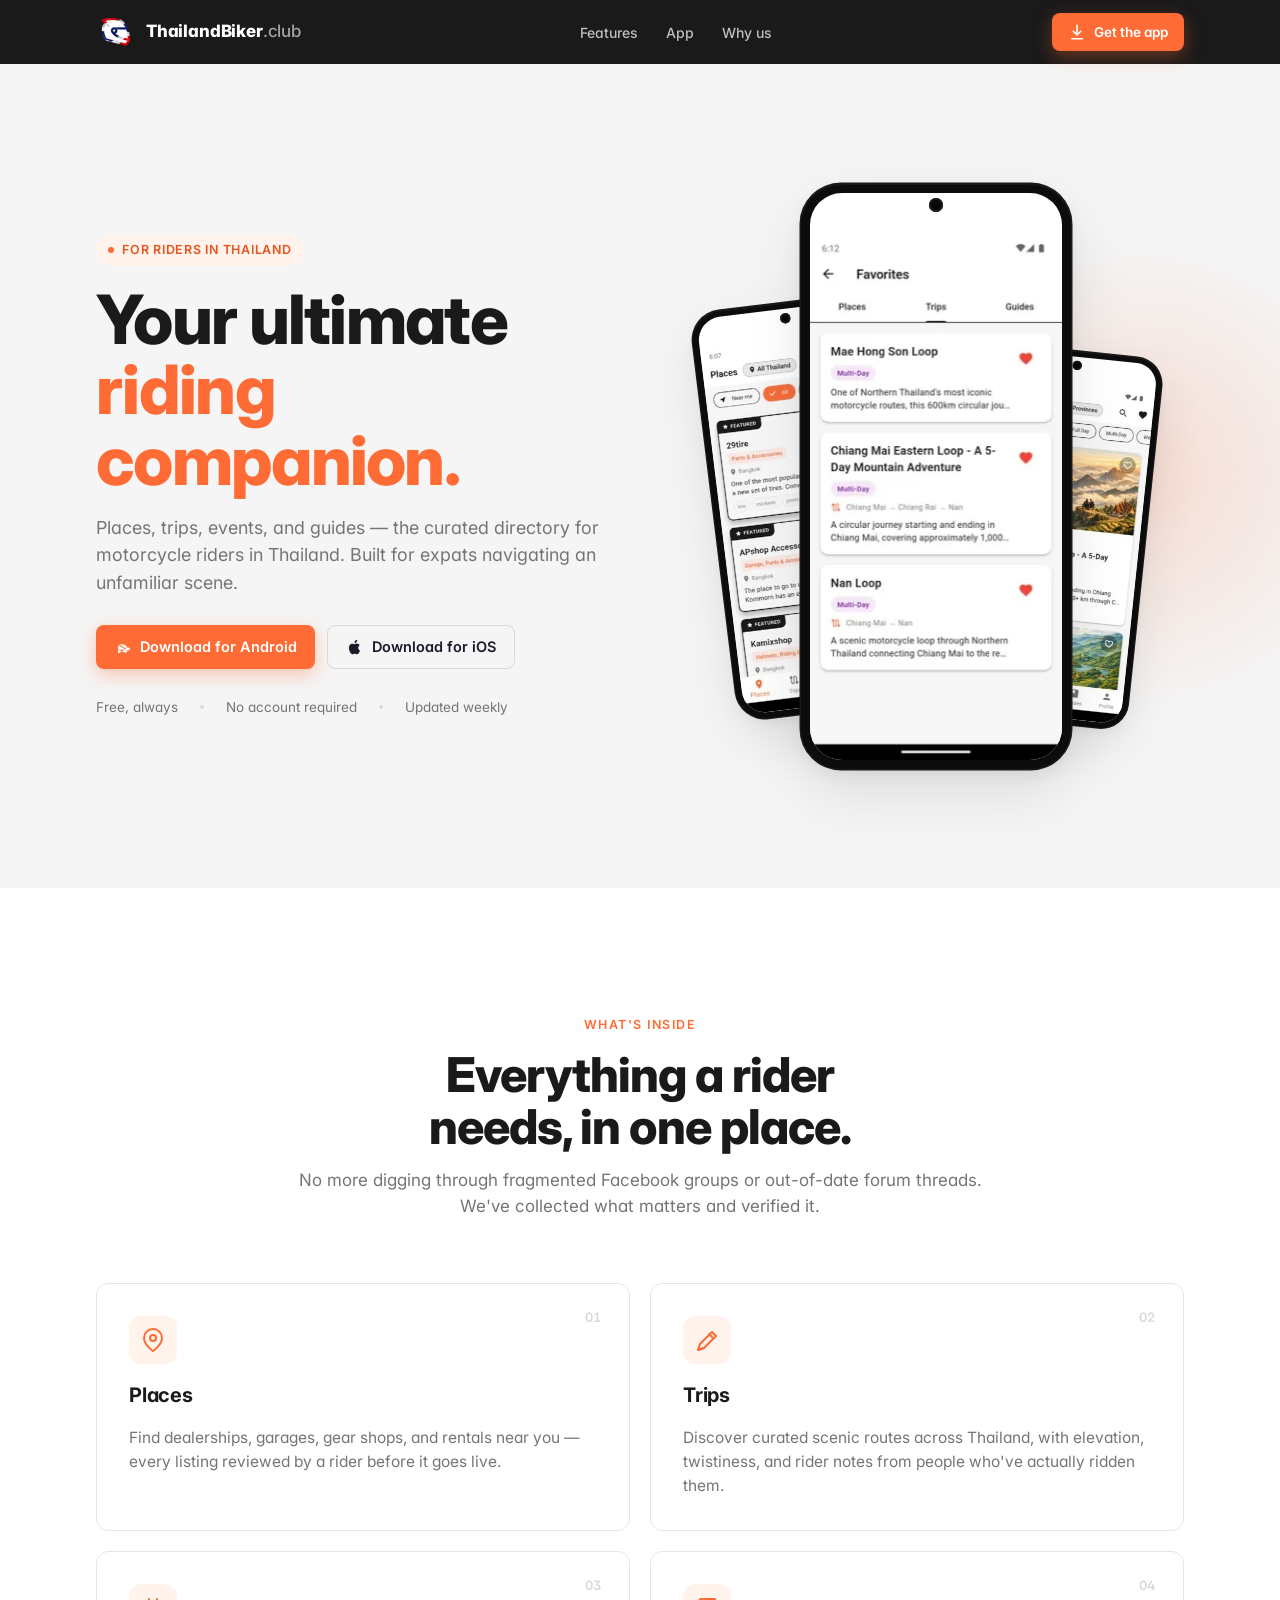
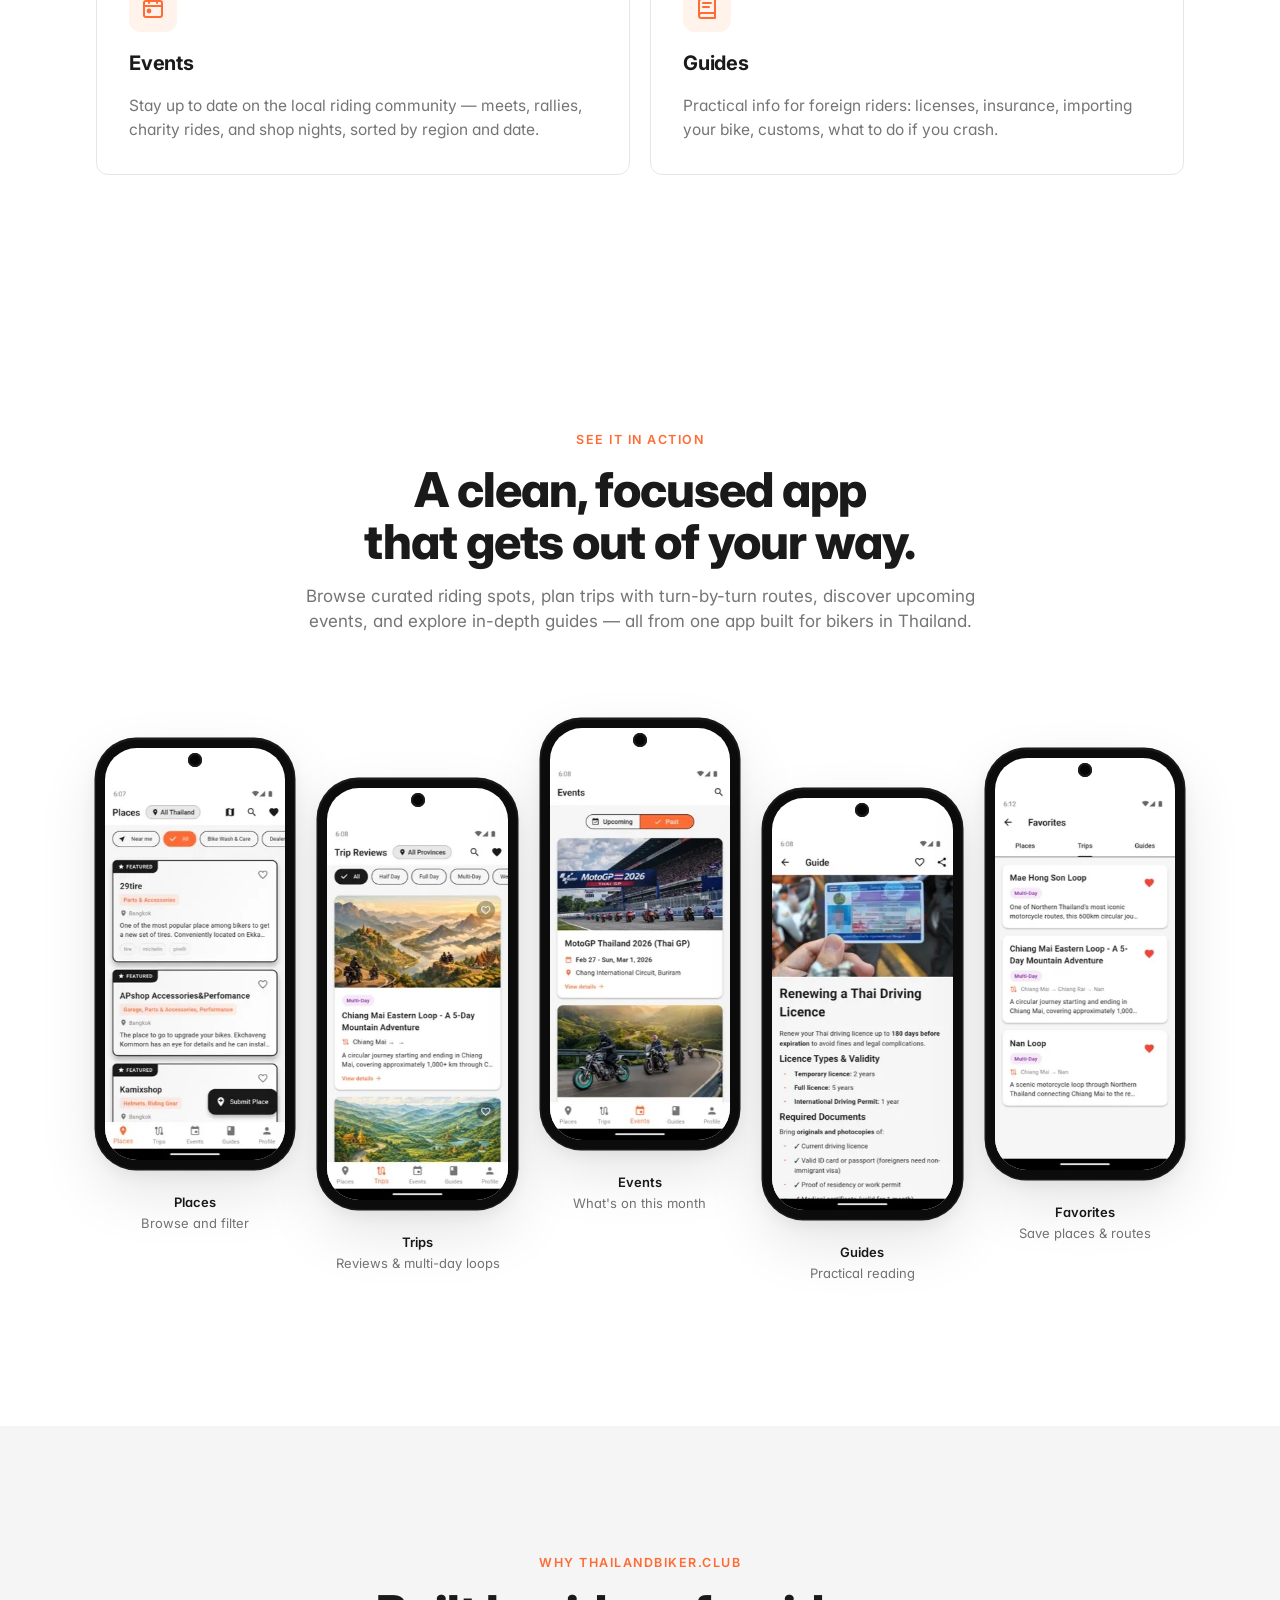
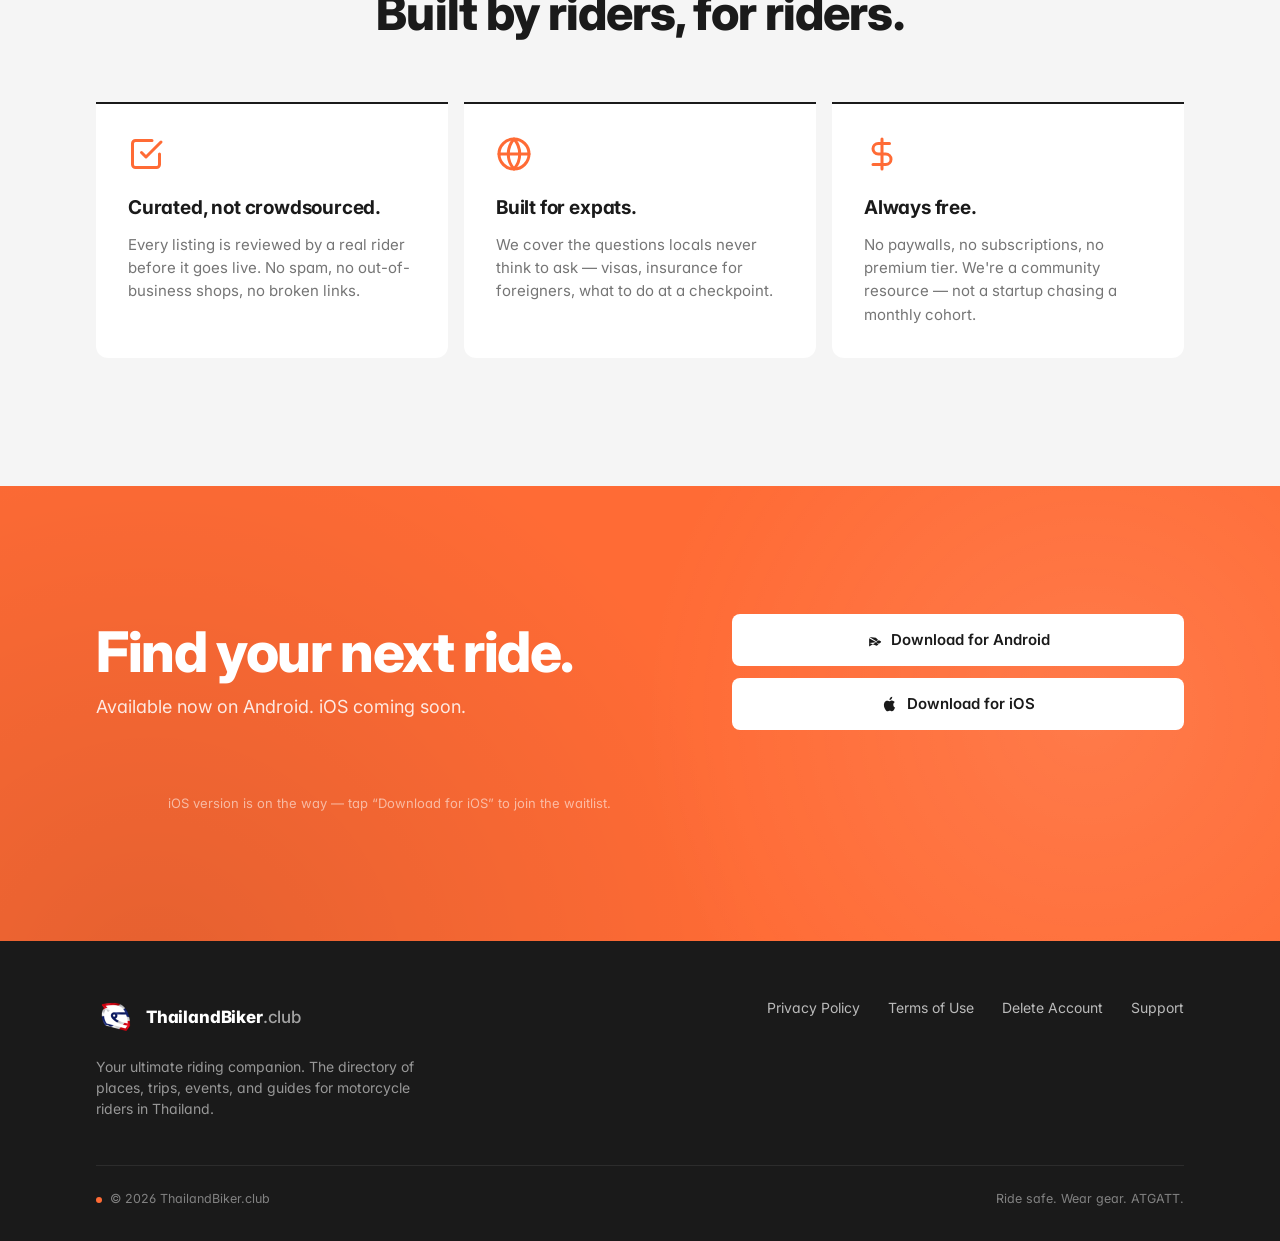
==== index.html @ 4a86f5b1 "feat: refresh app screenshots, keep captions on mobile (GH #13) Replace the low-res 249px phone mock" ====
<!doctype html>
<html lang="en">
<head>
<meta charset="utf-8" />
<meta name="viewport" content="width=device-width,initial-scale=1" />
<script>document.documentElement.classList.add('js');</script>
<meta name="theme-color" content="#FF6B35">
<title>ThailandBiker.club — Your ultimate riding companion</title>
<link rel="preconnect" href="https://fonts.googleapis.com">
<link rel="preconnect" href="https://fonts.gstatic.com" crossorigin>
<link href="https://fonts.googleapis.com/css2?family=Inter:wght@400;500;600;700;800&display=swap" rel="stylesheet">

<meta name="description" content="ThailandBiker.club — the ultimate riding companion for motorcycle enthusiasts in Thailand. Discover curated routes, events, places, and guides built for the expat biker community.">
<link rel="canonical" href="https://thailandbiker.club/">

<!-- Open Graph -->
<meta property="og:type" content="website">
<meta property="og:title" content="ThailandBiker.club — Your ultimate riding companion">
<meta property="og:description" content="Discover curated routes, events, riding spots, and guides for motorcycle enthusiasts in Thailand. Built for expats navigating an unfamiliar scene.">
<meta property="og:url" content="https://thailandbiker.club/">
<meta property="og:image" content="https://thailandbiker.club/images/og-cover.jpg">
<meta property="og:image:width" content="1200">
<meta property="og:image:height" content="630">
<meta property="og:site_name" content="ThailandBiker.club">

<!-- Twitter Card -->
<meta name="twitter:card" content="summary_large_image">
<meta name="twitter:title" content="ThailandBiker.club — Your ultimate riding companion">
<meta name="twitter:description" content="Discover curated routes, events, riding spots, and guides for motorcycle enthusiasts in Thailand.">
<meta name="twitter:image" content="https://thailandbiker.club/images/og-cover.jpg">

<!-- Preload LCP hero image -->
<link rel="preload" as="image" href="images/screen-favorites.webp" type="image/webp">

<!-- Favicon -->
<link rel="icon" href="/favicon.ico" sizes="32x32 16x16" type="image/x-icon">
<link rel="apple-touch-icon" href="/apple-touch-icon.png">

<script type="application/ld+json">
[
  {
    "@context": "https://schema.org",
    "@type": "WebSite",
    "name": "ThailandBiker.club",
    "url": "https://thailandbiker.club",
    "description": "The ultimate riding companion for motorcycle enthusiasts in Thailand. Discover curated routes, events, places, and guides."
  },
  {
    "@context": "https://schema.org",
    "@type": "Organization",
    "name": "ThailandBiker.club",
    "url": "https://thailandbiker.club",
    "logo": "https://thailandbiker.club/apple-touch-icon.png",
    "contactPoint": {
      "@type": "ContactPoint",
      "contactType": "customer support",
      "url": "https://thailandbiker.club/support"
    }
  },
  {
    "@context": "https://schema.org",
    "@type": "MobileApplication",
    "name": "ThailandBiker.club",
    "operatingSystem": "Android",
    "applicationCategory": "TravelApplication",
    "description": "Discover curated riding spots, plan trips, find events, and explore guides — the ultimate companion app for motorcycle riders in Thailand.",
    "installUrl": "https://play.google.com/store/apps/details?id=com.thailandbikerclub.app",
    "downloadUrl": "https://play.google.com/store/apps/details?id=com.thailandbikerclub.app",
    "offers": {
      "@type": "Offer",
      "price": "0",
      "priceCurrency": "USD"
    }
  }
]
</script>

<style>
  :root {
    --bg: #F5F5F5;
    --surface: #FFFFFF;
    --dark: #1A1A1A;
    --dark-2: #232323;
    --accent: #FF6B35;
    --accent-deep: #E55520;
    --accent-soft: #FFF3EC;
    --text: #1A1A2A;
    --text-muted: #757575;
    --hairline: #E6E6E6;
    --hairline-strong: #D9D9D9;

    --r-card: 12px;
    --r-button: 8px;

    --maxw: 1200px;
    --pad-x: clamp(20px, 5vw, 56px);

    --shadow-sm: 0 1px 2px rgba(0,0,0,0.04), 0 2px 8px rgba(0,0,0,0.04);
    --shadow-md: 0 8px 24px rgba(0,0,0,0.06), 0 2px 6px rgba(0,0,0,0.04);
    --shadow-lg: 0 24px 60px rgba(0,0,0,0.10), 0 6px 16px rgba(0,0,0,0.06);
  }

  * { box-sizing: border-box; }
  html, body { margin: 0; padding: 0; }
  body {
    font-family: 'Inter', system-ui, -apple-system, "Segoe UI", Roboto, sans-serif;
    font-feature-settings: "ss01", "cv11";
    background: var(--bg);
    color: var(--text);
    -webkit-font-smoothing: antialiased;
    -moz-osx-font-smoothing: grayscale;
    line-height: 1.5;
  }
  img { max-width: 100%; display: block; }
  a { color: inherit; text-decoration: none; }
  button { font-family: inherit; cursor: pointer; }

  .container {
    max-width: var(--maxw);
    margin: 0 auto;
    padding-left: var(--pad-x);
    padding-right: var(--pad-x);
  }

  /* ======== NAV ======== */
  .nav {
    position: sticky;
    top: 0;
    z-index: 100;
    background: var(--dark);
    color: #fff;
    transition: box-shadow 220ms ease;
  }
  .nav.is-scrolled {
    box-shadow: 0 6px 24px rgba(0,0,0,0.18);
  }
  .nav__inner {
    height: 64px;
    display: flex;
    align-items: center;
    justify-content: space-between;
    gap: 24px;
  }
  .logo {
    display: inline-flex;
    align-items: center;
    gap: 10px;
    font-weight: 700;
    font-size: 17px;
    letter-spacing: -0.01em;
    color: #fff;
  }
  .logo__mark {
    width: 40px; height: 40px;
    flex-shrink: 0;
    line-height: 0;
  }
  .logo__mark img { width: 100%; height: 100%; }
  .logo__name b { font-weight: 800; }
  .logo__name span { color: rgba(255,255,255,0.6); font-weight: 500; }

  .nav__links {
    display: flex;
    gap: 28px;
    align-items: center;
    color: rgba(255,255,255,0.72);
    font-size: 14px;
    font-weight: 500;
  }
  .nav__links a:hover { color: #fff; }

  .btn {
    display: inline-flex;
    align-items: center;
    justify-content: center;
    gap: 8px;
    height: 44px;
    padding: 0 18px;
    border-radius: var(--r-button);
    font-weight: 600;
    font-size: 14.5px;
    border: 0;
    transition: transform 120ms ease, background 160ms ease, color 160ms ease, box-shadow 160ms ease;
    white-space: nowrap;
  }
  .btn--primary {
    background: var(--accent);
    color: #fff;
    box-shadow: 0 1px 0 rgba(0,0,0,0.04), 0 6px 18px color-mix(in srgb, var(--accent) 35%, transparent);
  }
  .btn--primary:hover { background: var(--accent-deep); transform: translateY(-1px); }
  .btn--ghost {
    background: transparent;
    color: var(--text);
    border: 1px solid var(--hairline-strong);
  }
  .btn--ghost:hover { border-color: var(--dark); transform: translateY(-1px); }
  .btn--dark {
    background: var(--dark);
    color: #fff;
  }
  .btn--dark:hover { background: var(--dark-2); transform: translateY(-1px); }
  .btn svg { width: 18px; height: 18px; }

  .nav .btn { height: 38px; padding: 0 16px; font-size: 13.5px; }

  /* ======== HERO ======== */
  .hero {
    background: var(--bg);
    padding: clamp(56px, 9vw, 112px) 0 clamp(56px, 9vw, 112px);
    overflow: hidden;
    position: relative;
  }
  .hero__inner {
    display: grid;
    grid-template-columns: 1.05fr 1fr;
    gap: clamp(32px, 6vw, 72px);
    align-items: center;
  }
  .eyebrow {
    display: inline-flex;
    align-items: center;
    gap: 8px;
    font-size: 12.5px;
    font-weight: 600;
    letter-spacing: 0.06em;
    text-transform: uppercase;
    color: var(--accent-deep);
    background: var(--accent-soft);
    padding: 6px 12px;
    border-radius: 999px;
  }
  .eyebrow::before {
    content: "";
    width: 6px; height: 6px; border-radius: 50%;
    background: var(--accent);
  }
  .hero h1 {
    font-size: clamp(40px, 6vw, 68px);
    line-height: 1.04;
    letter-spacing: -0.025em;
    font-weight: 800;
    margin: 18px 0 18px;
    color: var(--dark);
    text-wrap: balance;
  }
  .hero h1 em {
    font-style: normal;
    color: var(--accent);
  }
  .hero__lede {
    font-size: clamp(17px, 1.4vw, 19px);
    color: var(--text-muted);
    max-width: 52ch;
    line-height: 1.55;
    margin: 0 0 28px;
    text-wrap: pretty;
  }
  .hero__ctas {
    display: flex;
    gap: 12px;
    flex-wrap: wrap;
  }
  .hero__meta {
    margin-top: 28px;
    display: flex;
    gap: 22px;
    align-items: center;
    color: var(--text-muted);
    font-size: 13.5px;
  }
  .hero__meta-dot {
    width: 4px; height: 4px; border-radius: 50%; background: var(--hairline-strong);
  }

  /* ---- Hero phones cluster ---- */
  .hero__phones {
    position: relative;
    height: 600px;
    display: flex;
    justify-content: center;
    align-items: center;
  }
  .hero__phones .phone {
    position: absolute;
    transition: transform 400ms cubic-bezier(.2,.8,.2,1);
  }
  .hero__phones .phone--main {
    z-index: 3;
    transform: translate(0, 0);
  }
  .hero__phones .phone--left {
    z-index: 1;
    transform: translate(-58%, 30px) rotate(-7deg) scale(0.86);
    filter: saturate(0.95);
  }
  .hero__phones .phone--right {
    z-index: 2;
    transform: translate(56%, 60px) rotate(6deg) scale(0.78);
    filter: saturate(0.95);
  }

  .hero__bg-blob {
    position: absolute;
    width: 520px; height: 520px;
    border-radius: 50%;
    background: radial-gradient(circle, color-mix(in srgb, var(--accent) 18%, transparent) 0%, transparent 65%);
    right: -120px; top: 50%;
    transform: translateY(-50%);
    pointer-events: none;
    z-index: 0;
    filter: blur(8px);
  }

  /* ======== PHONE FRAME ======== */
  .phone {
    position: relative;
    width: 270px;
    aspect-ratio: 9 / 19.5;
    background: #0c0c0c;
    border-radius: 40px;
    padding: 9px;
    box-shadow:
      0 1px 0 rgba(255,255,255,0.06) inset,
      0 0 0 1.5px #1a1a1a,
      var(--shadow-lg);
  }
  .phone__notch {
    position: absolute;
    top: 14px; left: 50%;
    transform: translateX(-50%);
    width: 14px; height: 14px;
    border-radius: 50%;
    background: #050505;
    box-shadow: inset 0 0 0 2px #1a1a1a;
    z-index: 2;
  }
  .phone__screen {
    width: 100%;
    height: 100%;
    border-radius: 32px;
    overflow: hidden;
    background: #fff;
    position: relative;
  }
  .phone--sm { width: 220px; border-radius: 34px; padding: 7px; }
  .phone--sm .phone__screen { border-radius: 27px; }
  .phone--sm .phone__notch { width: 12px; height: 12px; top: 12px; }

  /* ======== SECTION ======== */
  section {
    padding: clamp(72px, 10vw, 128px) 0;
  }
  .section--white { background: #fff; }
  .section__head {
    max-width: 720px;
    margin: 0 auto clamp(40px, 5vw, 72px);
    text-align: center;
  }
  .section__label {
    font-size: 12.5px;
    font-weight: 600;
    letter-spacing: 0.12em;
    text-transform: uppercase;
    color: var(--accent);
    margin-bottom: 14px;
  }
  .section__title {
    font-size: clamp(32px, 4vw, 48px);
    line-height: 1.08;
    letter-spacing: -0.02em;
    font-weight: 800;
    color: var(--dark);
    margin: 0 0 16px;
    text-wrap: balance;
  }
  .section__sub {
    font-size: 17px;
    color: var(--text-muted);
    margin: 0;
    text-wrap: pretty;
  }

  /* ======== FEATURES ======== */
  .features-grid {
    display: grid;
    grid-template-columns: repeat(2, 1fr);
    gap: 20px;
  }
  .feature-card {
    background: #fff;
    border: 1px solid var(--hairline);
    border-radius: var(--r-card);
    padding: 32px;
    transition: transform 220ms ease, box-shadow 220ms ease, border-color 220ms ease;
    display: flex;
    flex-direction: column;
    gap: 16px;
    position: relative;
    overflow: hidden;
  }
  .feature-card:hover {
    transform: translateY(-3px);
    box-shadow: var(--shadow-md);
    border-color: var(--hairline-strong);
  }
  .feature-card__icon {
    width: 48px;
    height: 48px;
    border-radius: 12px;
    background: var(--accent-soft);
    color: var(--accent);
    display: grid;
    place-items: center;
    flex-shrink: 0;
  }
  .feature-card__icon svg { width: 24px; height: 24px; }
  .feature-card h3 {
    font-size: 20px;
    font-weight: 700;
    margin: 0;
    color: var(--dark);
    letter-spacing: -0.01em;
  }
  .feature-card p {
    color: var(--text-muted);
    margin: 0;
    font-size: 15.5px;
    line-height: 1.55;
  }
  .feature-card__num {
    position: absolute;
    top: 24px; right: 28px;
    font-size: 13px;
    font-weight: 600;
    color: var(--hairline-strong);
    font-variant-numeric: tabular-nums;
  }

  /* ======== SCREENSHOTS SECTION ======== */
  .screens {
    background: #fff;
    overflow: hidden;
  }
  .screens__grid {
    display: grid;
    grid-template-columns: repeat(5, 1fr);
    gap: 24px;
    align-items: start;
    padding: 40px 0 64px;
  }
  .screens__grid .screen {
    display: flex;
    flex-direction: column;
    align-items: center;
    width: 100%;
    max-width: 240px;
    margin: 0 auto;
    transition: transform 400ms cubic-bezier(.2,.8,.2,1);
  }
  .screens__grid .screen:nth-child(1) { transform: translateY(0); }
  .screens__grid .screen:nth-child(2) { transform: translateY(40px); }
  .screens__grid .screen:nth-child(3) { transform: translateY(-20px); }
  .screens__grid .screen:nth-child(4) { transform: translateY(50px); }
  .screens__grid .screen:nth-child(5) { transform: translateY(10px); }
  .screens__grid .phone {
    width: 100%;
    transition: transform 400ms cubic-bezier(.2,.8,.2,1);
  }
  .screens__grid .screen:hover .phone {
    transform: translateY(-8px);
  }
  .screen-caption {
    text-align: center;
    font-size: 13px;
    color: var(--text-muted);
    margin-top: 24px;
  }
  .screen-caption b {
    color: var(--dark);
    font-weight: 600;
    display: block;
    margin-bottom: 2px;
  }

  /* ======== WHY ======== */
  .why-grid {
    display: grid;
    grid-template-columns: repeat(3, 1fr);
    gap: 16px;
  }
  .why-card {
    padding: 32px;
    border-top: 2px solid var(--dark);
    background: #fff;
    border-radius: 0 0 var(--r-card) var(--r-card);
  }
  .why-card__icon {
    width: 36px;
    height: 36px;
    margin-bottom: 22px;
    color: var(--accent);
  }
  .why-card__icon svg { width: 100%; height: 100%; }
  .why-card h3 {
    font-size: 19px;
    font-weight: 700;
    margin: 0 0 10px;
    color: var(--dark);
    letter-spacing: -0.01em;
  }
  .why-card p {
    margin: 0;
    color: var(--text-muted);
    font-size: 15px;
    line-height: 1.55;
  }

  /* ======== CTA BANNER ======== */
  .cta-banner {
    background: var(--accent);
    color: #fff;
    position: relative;
    overflow: hidden;
  }
  .cta-banner::before {
    content: "";
    position: absolute;
    inset: 0;
    background:
      radial-gradient(circle at 85% 50%, rgba(255,255,255,0.10) 0%, transparent 40%),
      radial-gradient(circle at 12% 110%, rgba(0,0,0,0.10) 0%, transparent 50%);
    pointer-events: none;
  }
  .cta-banner__inner {
    display: grid;
    grid-template-columns: 1.3fr 1fr;
    gap: 48px;
    align-items: center;
    position: relative;
    z-index: 1;
  }
  .cta-banner h2 {
    font-size: clamp(36px, 5vw, 56px);
    line-height: 1.04;
    letter-spacing: -0.025em;
    font-weight: 800;
    margin: 0 0 12px;
    text-wrap: balance;
  }
  .cta-banner p {
    font-size: 18px;
    margin: 0;
    color: rgba(255,255,255,0.86);
  }
  .cta-banner__buttons {
    display: flex;
    flex-direction: column;
    gap: 12px;
    align-items: stretch;
  }
  .cta-banner .btn--white {
    background: #fff;
    color: var(--dark);
    height: 52px;
    font-size: 15px;
  }
  .cta-banner .btn--white:hover { background: #fff; transform: translateY(-1px); box-shadow: var(--shadow-md); }
  .cta-banner .btn--outline {
    background: transparent;
    color: #fff;
    border: 1.5px solid rgba(255,255,255,0.5);
    height: 52px;
    font-size: 15px;
  }
  .cta-banner .btn--outline:hover { border-color: #fff; background: rgba(255,255,255,0.08); }
  .cta-banner__note { font-size: 13px !important; color: rgba(255,255,255,0.55) !important; margin-top: 16px !important; text-align: center; }

  /* ======== FOOTER ======== */
  .footer {
    background: var(--dark);
    color: rgba(255,255,255,0.7);
    padding: 56px 0 32px;
    font-size: 14px;
  }
  .footer__top {
    display: grid;
    grid-template-columns: 1.3fr 1fr;
    gap: 32px;
    padding-bottom: 32px;
    border-bottom: 1px solid rgba(255,255,255,0.08);
    align-items: start;
  }
  .footer__brand .logo { color: #fff; }
  .footer__tagline {
    margin-top: 14px;
    color: rgba(255,255,255,0.55);
    max-width: 38ch;
  }
  .footer__links {
    display: flex;
    gap: 28px;
    flex-wrap: wrap;
    justify-content: flex-end;
  }
  .footer__links a { color: rgba(255,255,255,0.7); }
  .footer__links a:hover { color: #fff; }
  .footer__bottom {
    padding-top: 24px;
    display: flex;
    justify-content: space-between;
    align-items: center;
    gap: 16px;
    color: rgba(255,255,255,0.45);
    font-size: 12.5px;
    flex-wrap: wrap;
  }
  .footer__bottom-mark {
    display: inline-flex; align-items: center; gap: 8px;
  }
  .footer__bottom-mark::before {
    content: "";
    width: 6px; height: 6px; border-radius: 50%;
    background: var(--accent);
  }

  /* ======== ANIMATIONS ======== */
  .js .fade-up {
    opacity: 0;
    transform: translateY(24px);
    transition: opacity 700ms ease, transform 700ms cubic-bezier(.2,.8,.2,1);
  }
  .fade-up.is-visible {
    opacity: 1;
    transform: translateY(0);
  }
  .fade-up[data-delay="1"] { transition-delay: 80ms; }
  .fade-up[data-delay="2"] { transition-delay: 160ms; }
  .fade-up[data-delay="3"] { transition-delay: 240ms; }
  .fade-up[data-delay="4"] { transition-delay: 320ms; }

  @media (prefers-reduced-motion: reduce) {
    .js .fade-up { opacity: 1; transform: none; transition: none; }
  }

  /* ======== RESPONSIVE ======== */
  @media (max-width: 980px) {
    .hero__inner { grid-template-columns: 1fr; gap: 56px; }
    .hero__phones { height: 520px; }
    .features-grid { grid-template-columns: 1fr; }
    .why-grid { grid-template-columns: 1fr; }
    .cta-banner__inner { grid-template-columns: 1fr; gap: 32px; }
    .footer__top { grid-template-columns: 1fr; gap: 24px; }
    .footer__links { justify-content: flex-start; }
    .screens__grid { grid-template-columns: repeat(5, minmax(180px, 1fr)); overflow-x: auto; padding: 8px var(--pad-x) 32px; margin: 0 calc(var(--pad-x) * -1); scroll-snap-type: x mandatory; align-items: start; }
    /* :nth-child(n) matches all yet still outweighs the per-index stagger rules above */
    .screens__grid .screen:nth-child(n) { scroll-snap-align: center; min-width: 200px; transform: none; }
    .screens__grid .screen:hover .phone { transform: none; }
    .screen-caption { margin-top: 20px; }
  }
  @media (max-width: 640px) {
    .nav__links { display: none; }
    .nav__links.nav__links--cta { display: flex; }
    .hero__phones { height: 460px; }
    .hero__phones .phone--left { transform: translate(-44%, 28px) rotate(-7deg) scale(0.7); }
    .hero__phones .phone--right { transform: translate(44%, 56px) rotate(6deg) scale(0.62); }
    .phone { width: 230px; }
  }

  /* ======== WAITLIST MODAL ======== */
  .modal-overlay {
    display: none;
    position: fixed;
    inset: 0;
    z-index: 1000;
    background: rgba(0,0,0,0.55);
    backdrop-filter: blur(4px);
    -webkit-backdrop-filter: blur(4px);
    align-items: center;
    justify-content: center;
    padding: 20px;
  }
  .modal-overlay.is-open {
    display: flex;
  }
  .modal {
    background: var(--surface);
    border-radius: 16px;
    width: 100%;
    max-width: 640px;
    box-shadow: var(--shadow-lg);
    overflow: hidden;
    animation: modal-in 220ms cubic-bezier(.2,.8,.2,1);
  }
  @keyframes modal-in {
    from { opacity: 0; transform: translateY(16px) scale(0.97); }
    to   { opacity: 1; transform: translateY(0) scale(1); }
  }
  .modal__header {
    padding: 28px 28px 0;
    position: relative;
    text-align: center;
  }
  .modal__title {
    font-size: 32px;
    font-weight: 800;
    color: var(--dark);
    letter-spacing: -0.02em;
    margin: 0 0 6px;
  }
  .modal__sub {
    font-size: 14.5px;
    color: var(--text-muted);
    margin: 0;
    line-height: 1.5;
  }
  .modal__close {
    position: absolute;
    top: 28px;
    right: 28px;
    width: 32px;
    height: 32px;
    border-radius: 8px;
    border: 1px solid var(--hairline);
    background: transparent;
    display: grid;
    place-items: center;
    color: var(--text-muted);
    transition: background 140ms ease, color 140ms ease;
  }
  .modal__close:hover { background: var(--bg); color: var(--dark); }
  .modal__close svg { width: 16px; height: 16px; }
  .modal__body {
    padding: 20px 28px 28px;
  }
  .modal__body iframe {
    width: 100%;
    border: none;
    min-height: 440px;
    display: block;
  }
  @media (max-width: 640px) {
    .modal { border-radius: 12px; }
    .modal__header { padding: 22px 20px 0; }
    .modal__body { padding: 16px 20px 20px; }
  }
</style>
</head>
<body>

<!-- ============== NAV ============== -->
<header class="nav" id="nav">
  <div class="container nav__inner">
    <a href="/" class="logo">
      <span class="logo__mark" aria-hidden="true">
        <img src="/logo.png" alt="" width="40" height="40">
      </span>
      <span class="logo__name"><b>ThailandBiker</b><span>.club</span></span>
    </a>
    <nav class="nav__links" aria-label="Primary">
      <a href="#features">Features</a>
      <a href="#screens">App</a>
      <a href="#why">Why us</a>
    </nav>
    <div class="nav__links nav__links--cta">
      <a href="#download" class="btn btn--primary">
        <svg viewBox="0 0 24 24" fill="none" stroke="currentColor" stroke-width="2.2" stroke-linecap="round" stroke-linejoin="round"><path d="M12 3v13m0 0l-5-5m5 5l5-5M5 21h14"></path></svg>
        Get the app
      </a>
    </div>
  </div>
</header>

<!-- ============== HERO ============== -->
<section class="hero">
  <div class="hero__bg-blob" aria-hidden="true"></div>
  <div class="container hero__inner">
    <div class="hero__copy">
      <span class="eyebrow fade-up">For riders in Thailand</span>
      <h1 class="fade-up" data-delay="1">
        Your ultimate <em>riding companion.</em>
      </h1>
      <p class="hero__lede fade-up" data-delay="2">
        Places, trips, events, and guides — the curated directory for motorcycle
        riders in Thailand. Built for expats navigating an unfamiliar scene.
      </p>
      <div class="hero__ctas fade-up" data-delay="3">
        <a href="https://play.google.com/store/apps/details?id=com.thailandbikerclub.app&referrer=utm_source%3Dwebsite%26utm_medium%3Dhero%26utm_campaign%3Dplay_launch" class="btn btn--primary" target="_blank" rel="noopener">
          <svg viewBox="0 0 24 24" fill="currentColor"><path d="M5.5 20.5l9.5-5.5-9.5-5.5v11zm.5-12.5l9 5.5 2.5-1.5-3-3-8.5-1zm9.5 6l3-1.7L21 13.7c.6.4.6 1.3 0 1.7l-2.5 1.5-3-1.7zM6 16l9-1 3 3-2.5 1.5L6 16z"/></svg>
          Download for Android
        </a>
        <a href="#download" class="btn btn--ghost" data-waitlist>
          <svg viewBox="0 0 24 24" fill="currentColor"><path d="M16.4 12.7c0-2.3 1.9-3.4 2-3.4-1.1-1.6-2.8-1.8-3.4-1.8-1.4-.1-2.8.9-3.5.9-.7 0-1.9-.8-3.1-.8-1.6 0-3 .9-3.8 2.4-1.6 2.8-.4 7 1.2 9.3.8 1.1 1.7 2.4 2.9 2.4 1.2 0 1.6-.7 3-.7 1.4 0 1.8.7 3 .7 1.2 0 2-1.1 2.8-2.3.9-1.3 1.2-2.6 1.3-2.6-.1 0-2.4-1-2.4-3.6zM14 5.4c.6-.8 1.1-1.9 1-3-.9 0-2 .6-2.7 1.4-.6.7-1.1 1.8-1 2.9 1 .1 2.1-.5 2.7-1.3z"/></svg>
          Download for iOS
        </a>
      </div>
      <div class="hero__meta fade-up" data-delay="4">
        <span>Free, always</span>
        <span class="hero__meta-dot"></span>
        <span>No account required</span>
        <span class="hero__meta-dot"></span>
        <span>Updated weekly</span>
      </div>
    </div>

    <div class="hero__phones fade-up" data-delay="2" aria-hidden="false">
      <div class="phone phone--sm phone--left">
        <div class="phone__notch"></div>
        <div class="phone__screen">
          <picture>
            <source srcset="images/screen-places.webp" type="image/webp">
            <img src="images/screen-places.jpg" alt="Places screen" width="262" height="540" loading="lazy" style="width:100%;height:100%;object-fit:contain;object-position:center bottom;">
          </picture>
        </div>
      </div>
      <div class="phone phone--main">
        <div class="phone__notch"></div>
        <div class="phone__screen">
          <picture>
            <source srcset="images/screen-favorites.webp" type="image/webp">
            <img src="images/screen-favorites.jpg" alt="ThailandBiker app favorites screen" width="262" height="540" fetchpriority="high" style="width:100%;height:100%;object-fit:contain;object-position:center bottom;">
          </picture>
        </div>
      </div>
      <div class="phone phone--sm phone--right">
        <div class="phone__notch"></div>
        <div class="phone__screen">
          <picture>
            <source srcset="images/screen-trips.webp" type="image/webp">
            <img src="images/screen-trips.jpg" alt="Trips screen" width="262" height="540" loading="lazy" style="width:100%;height:100%;object-fit:contain;object-position:center bottom;">
          </picture>
        </div>
      </div>
    </div>
  </div>
</section>

<!-- ============== FEATURES ============== -->
<section class="section--white" id="features">
  <div class="container">
    <div class="section__head fade-up">
      <div class="section__label">What's inside</div>
      <h2 class="section__title">Everything a rider needs, in one place.</h2>
      <p class="section__sub">No more digging through fragmented Facebook groups or out-of-date forum threads. We've collected what matters and verified it.</p>
    </div>

    <div class="features-grid">
      <article class="feature-card fade-up" data-delay="1">
        <div class="feature-card__num">01</div>
        <div class="feature-card__icon" aria-hidden="true">
          <svg viewBox="0 0 24 24" fill="none" stroke="currentColor" stroke-width="2" stroke-linecap="round" stroke-linejoin="round">
            <path d="M21 10c0 7-9 13-9 13S3 17 3 10a9 9 0 0118 0z"/>
            <circle cx="12" cy="10" r="3"/>
          </svg>
        </div>
        <h3>Places</h3>
        <p>Find dealerships, garages, gear shops, and rentals near you — every listing reviewed by a rider before it goes live.</p>
      </article>

      <article class="feature-card fade-up" data-delay="2">
        <div class="feature-card__num">02</div>
        <div class="feature-card__icon" aria-hidden="true">
          <svg viewBox="0 0 24 24" fill="none" stroke="currentColor" stroke-width="2" stroke-linecap="round" stroke-linejoin="round">
            <path d="M9 20l-6 2 2-6 12-12 4 4L9 20z"/>
            <path d="M14 6l4 4"/>
            <path d="M3 22l6-2"/>
          </svg>
        </div>
        <h3>Trips</h3>
        <p>Discover curated scenic routes across Thailand, with elevation, twistiness, and rider notes from people who've actually ridden them.</p>
      </article>

      <article class="feature-card fade-up" data-delay="3">
        <div class="feature-card__num">03</div>
        <div class="feature-card__icon" aria-hidden="true">
          <svg viewBox="0 0 24 24" fill="none" stroke="currentColor" stroke-width="2" stroke-linecap="round" stroke-linejoin="round">
            <rect x="3" y="5" width="18" height="16" rx="2"/>
            <path d="M3 10h18M8 3v4M16 3v4"/>
            <circle cx="8" cy="15" r="1.4" fill="currentColor"/>
          </svg>
        </div>
        <h3>Events</h3>
        <p>Stay up to date on the local riding community — meets, rallies, charity rides, and shop nights, sorted by region and date.</p>
      </article>

      <article class="feature-card fade-up" data-delay="4">
        <div class="feature-card__num">04</div>
        <div class="feature-card__icon" aria-hidden="true">
          <svg viewBox="0 0 24 24" fill="none" stroke="currentColor" stroke-width="2" stroke-linecap="round" stroke-linejoin="round">
            <path d="M4 19.5A2.5 2.5 0 016.5 17H20V3H6.5A2.5 2.5 0 004 5.5v14z"/>
            <path d="M4 19.5A2.5 2.5 0 006.5 22H20v-5"/>
            <path d="M8 7h8M8 11h6"/>
          </svg>
        </div>
        <h3>Guides</h3>
        <p>Practical info for foreign riders: licenses, insurance, importing your bike, customs, what to do if you crash.</p>
      </article>
    </div>
  </div>
</section>

<!-- ============== SCREENSHOTS ============== -->
<section class="screens" id="screens">
  <div class="container">
    <div class="section__head fade-up">
      <div class="section__label">See it in action</div>
      <h2 class="section__title">A clean, focused app that gets out of your way.</h2>
      <p class="section__sub">Browse curated riding spots, plan trips with turn-by-turn routes, discover upcoming events, and explore in-depth guides — all from one app built for bikers in Thailand.</p>
    </div>

    <div class="screens__grid">
      <figure class="screen fade-up" data-delay="1">
        <div class="phone">
          <div class="phone__notch"></div>
          <div class="phone__screen">
            <picture>
              <source srcset="images/screen-places.webp" type="image/webp">
              <img src="images/screen-places.jpg" alt="Places screen" width="262" height="540" loading="lazy" style="width:100%;height:100%;object-fit:contain;object-position:center bottom;">
            </picture>
          </div>
        </div>
        <figcaption class="screen-caption"><b>Places</b>Browse and filter</figcaption>
      </figure>
      <figure class="screen fade-up" data-delay="2">
        <div class="phone">
          <div class="phone__notch"></div>
          <div class="phone__screen">
            <picture>
              <source srcset="images/screen-trips.webp" type="image/webp">
              <img src="images/screen-trips.jpg" alt="Trips screen" width="262" height="540" loading="lazy" style="width:100%;height:100%;object-fit:contain;object-position:center bottom;">
            </picture>
          </div>
        </div>
        <figcaption class="screen-caption"><b>Trips</b>Reviews &amp; multi-day loops</figcaption>
      </figure>
      <figure class="screen fade-up" data-delay="3">
        <div class="phone">
          <div class="phone__notch"></div>
          <div class="phone__screen">
            <picture>
              <source srcset="images/screen-events.webp" type="image/webp">
              <img src="images/screen-events.jpg" alt="Events screen" width="262" height="540" loading="lazy" style="width:100%;height:100%;object-fit:contain;object-position:center bottom;">
            </picture>
          </div>
        </div>
        <figcaption class="screen-caption"><b>Events</b>What's on this month</figcaption>
      </figure>
      <figure class="screen fade-up" data-delay="4">
        <div class="phone">
          <div class="phone__notch"></div>
          <div class="phone__screen">
            <picture>
              <source srcset="images/screen-guides.webp" type="image/webp">
              <img src="images/screen-guides.jpg" alt="Guides screen" width="262" height="540" loading="lazy" style="width:100%;height:100%;object-fit:contain;object-position:center bottom;">
            </picture>
          </div>
        </div>
        <figcaption class="screen-caption"><b>Guides</b>Practical reading</figcaption>
      </figure>
      <figure class="screen fade-up" data-delay="5">
        <div class="phone">
          <div class="phone__notch"></div>
          <div class="phone__screen">
            <picture>
              <source srcset="images/screen-favorites.webp" type="image/webp">
              <img src="images/screen-favorites.jpg" alt="Favorites screen" width="262" height="540" loading="lazy" style="width:100%;height:100%;object-fit:contain;object-position:center bottom;">
            </picture>
          </div>
        </div>
        <figcaption class="screen-caption"><b>Favorites</b>Save places &amp; routes</figcaption>
      </figure>
    </div>
  </div>
</section>

<!-- ============== WHY ============== -->
<section id="why">
  <div class="container">
    <div class="section__head fade-up">
      <div class="section__label">Why ThailandBiker.club</div>
      <h2 class="section__title">Built by riders, for riders.</h2>
    </div>

    <div class="why-grid">
      <div class="why-card fade-up" data-delay="1">
        <div class="why-card__icon" aria-hidden="true">
          <svg viewBox="0 0 24 24" fill="none" stroke="currentColor" stroke-width="2" stroke-linecap="round" stroke-linejoin="round">
            <path d="M9 11l3 3L22 4"/>
            <path d="M21 12v7a2 2 0 01-2 2H5a2 2 0 01-2-2V5a2 2 0 012-2h11"/>
          </svg>
        </div>
        <h3>Curated, not crowdsourced.</h3>
        <p>Every listing is reviewed by a real rider before it goes live. No spam, no out-of-business shops, no broken links.</p>
      </div>

      <div class="why-card fade-up" data-delay="2">
        <div class="why-card__icon" aria-hidden="true">
          <svg viewBox="0 0 24 24" fill="none" stroke="currentColor" stroke-width="2" stroke-linecap="round" stroke-linejoin="round">
            <circle cx="12" cy="12" r="10"/>
            <path d="M2 12h20M12 2a15 15 0 010 20M12 2a15 15 0 000 20"/>
          </svg>
        </div>
        <h3>Built for expats.</h3>
        <p>We cover the questions locals never think to ask — visas, insurance for foreigners, what to do at a checkpoint.</p>
      </div>

      <div class="why-card fade-up" data-delay="3">
        <div class="why-card__icon" aria-hidden="true">
          <svg viewBox="0 0 24 24" fill="none" stroke="currentColor" stroke-width="2" stroke-linecap="round" stroke-linejoin="round">
            <path d="M12 2v20M17 5H9.5a3.5 3.5 0 000 7h5a3.5 3.5 0 010 7H6"/>
          </svg>
        </div>
        <h3>Always free.</h3>
        <p>No paywalls, no subscriptions, no premium tier. We're a community resource — not a startup chasing a monthly cohort.</p>
      </div>
    </div>
  </div>
</section>

<!-- ============== CTA BANNER ============== -->
<section class="cta-banner" id="download">
  <div class="container cta-banner__inner">
    <div class="fade-up">
      <h2>Find your next ride.</h2>
      <p>Available now on Android. iOS coming soon.</p>
    </div>
    <div class="cta-banner__buttons fade-up" data-delay="1">
      <a href="https://play.google.com/store/apps/details?id=com.thailandbikerclub.app&referrer=utm_source%3Dwebsite%26utm_medium%3Dcta_banner%26utm_campaign%3Dplay_launch" class="btn btn--white" target="_blank" rel="noopener">
        <svg viewBox="0 0 24 24" fill="currentColor"><path d="M5.5 20.5l9.5-5.5-9.5-5.5v11zm.5-12.5l9 5.5 2.5-1.5-3-3-8.5-1zm9.5 6l3-1.7L21 13.7c.6.4.6 1.3 0 1.7l-2.5 1.5-3-1.7zM6 16l9-1 3 3-2.5 1.5L6 16z"/></svg>
        Download for Android
      </a>
      <a href="#download" class="btn btn--white" data-waitlist>
        <svg viewBox="0 0 24 24" fill="currentColor"><path d="M16.4 12.7c0-2.3 1.9-3.4 2-3.4-1.1-1.6-2.8-1.8-3.4-1.8-1.4-.1-2.8.9-3.5.9-.7 0-1.9-.8-3.1-.8-1.6 0-3 .9-3.8 2.4-1.6 2.8-.4 7 1.2 9.3.8 1.1 1.7 2.4 2.9 2.4 1.2 0 1.6-.7 3-.7 1.4 0 1.8.7 3 .7 1.2 0 2-1.1 2.8-2.3.9-1.3 1.2-2.6 1.3-2.6-.1 0-2.4-1-2.4-3.6zM14 5.4c.6-.8 1.1-1.9 1-3-.9 0-2 .6-2.7 1.4-.6.7-1.1 1.8-1 2.9 1 .1 2.1-.5 2.7-1.3z"/></svg>
        Download for iOS
      </a>
    </div>
    <p class="cta-banner__note fade-up" data-delay="2">iOS version is on the way — tap “Download for iOS” to join the waitlist.</p>
  </div>
</section>

<!-- ============== FOOTER ============== -->
<footer class="footer">
  <div class="container">
    <div class="footer__top">
      <div class="footer__brand">
        <a href="/" class="logo">
          <span class="logo__mark" aria-hidden="true">
            <img src="/logo.png" alt="" width="40" height="40">
          </span>
          <span class="logo__name"><b>ThailandBiker</b><span>.club</span></span>
        </a>
        <p class="footer__tagline">Your ultimate riding companion. The directory of places, trips, events, and guides for motorcycle riders in Thailand.</p>
      </div>
      <div class="footer__links">
        <a href="/privacy-policy">Privacy Policy</a>
        <a href="/terms-of-use">Terms of Use</a>
        <a href="/delete-account">Delete Account</a>
        <a href="/support">Support</a>
      </div>
    </div>
    <div class="footer__bottom">
      <span class="footer__bottom-mark">&copy; 2026 ThailandBiker.club</span>
      <span>Ride safe. Wear gear. ATGATT.</span>
    </div>
  </div>
</footer>

<!-- ============== WAITLIST MODAL ============== -->
<div class="modal-overlay" id="waitlist-overlay" role="dialog" aria-modal="true" aria-labelledby="modal-title">
  <div class="modal" id="waitlist-modal">
    <div class="modal__header">
      <div>
        <h2 class="modal__title" id="modal-title">Join the iOS waitlist</h2>
        <p class="modal__sub">The Android app is live now. Leave your email and we’ll tell you the moment the iOS version lands.</p>
      </div>
      <button class="modal__close" id="modal-close" aria-label="Close">
        <svg viewBox="0 0 24 24" fill="none" stroke="currentColor" stroke-width="2.5" stroke-linecap="round" stroke-linejoin="round">
          <path d="M18 6L6 18M6 6l12 12"/>
        </svg>
      </button>
    </div>
    <div class="modal__body">
      <iframe src="https://tally.so/embed/pbR8YZ?alignLeft=1&hideTitle=1&transparentBackground=1&dynamicHeight=1" title="Waitlist form"></iframe>
    </div>
  </div>
</div>

<script>
(function () {
  // Sticky nav shadow
  const nav = document.getElementById('nav');
  const onScroll = () => {
    nav.classList.toggle('is-scrolled', window.scrollY > 8);
  };
  window.addEventListener('scroll', onScroll, { passive: true });
  onScroll();

  // Fade-up on enter
  const fadeEls = [...document.querySelectorAll('.fade-up')];

  // Reveal anything in (or near) the initial viewport immediately
  const revealIfInView = (el) => {
    const r = el.getBoundingClientRect();
    const vh = window.innerHeight || document.documentElement.clientHeight;
    if (r.top < vh + 80 && r.bottom > -80) {
      el.classList.add('is-visible');
      return true;
    }
    return false;
  };
  fadeEls.forEach(revealIfInView);

  if ('IntersectionObserver' in window) {
    const io = new IntersectionObserver((entries) => {
      entries.forEach(e => {
        if (e.isIntersecting) {
          e.target.classList.add('is-visible');
          io.unobserve(e.target);
        }
      });
    }, { threshold: 0, rootMargin: '0px 0px -10% 0px' });
    fadeEls.forEach(el => { if (!el.classList.contains('is-visible')) io.observe(el); });
  } else {
    fadeEls.forEach(el => el.classList.add('is-visible'));
  }

  // Waitlist modal
  const overlay = document.getElementById('waitlist-overlay');
  const closeBtn = document.getElementById('modal-close');

  const openModal = (e) => {
    e.preventDefault();
    overlay.classList.add('is-open');
    document.body.style.overflow = 'hidden';
    closeBtn.focus();
  };

  const closeModal = () => {
    overlay.classList.remove('is-open');
    document.body.style.overflow = '';
  };

  document.querySelectorAll('[data-waitlist]').forEach(el => {
    el.addEventListener('click', openModal);
  });

  closeBtn.addEventListener('click', closeModal);

  overlay.addEventListener('click', (e) => {
    if (e.target === overlay) closeModal();
  });

  document.addEventListener('keydown', (e) => {
    if (e.key === 'Escape' && overlay.classList.contains('is-open')) closeModal();
  });
})();
</script>
</body>
</html>
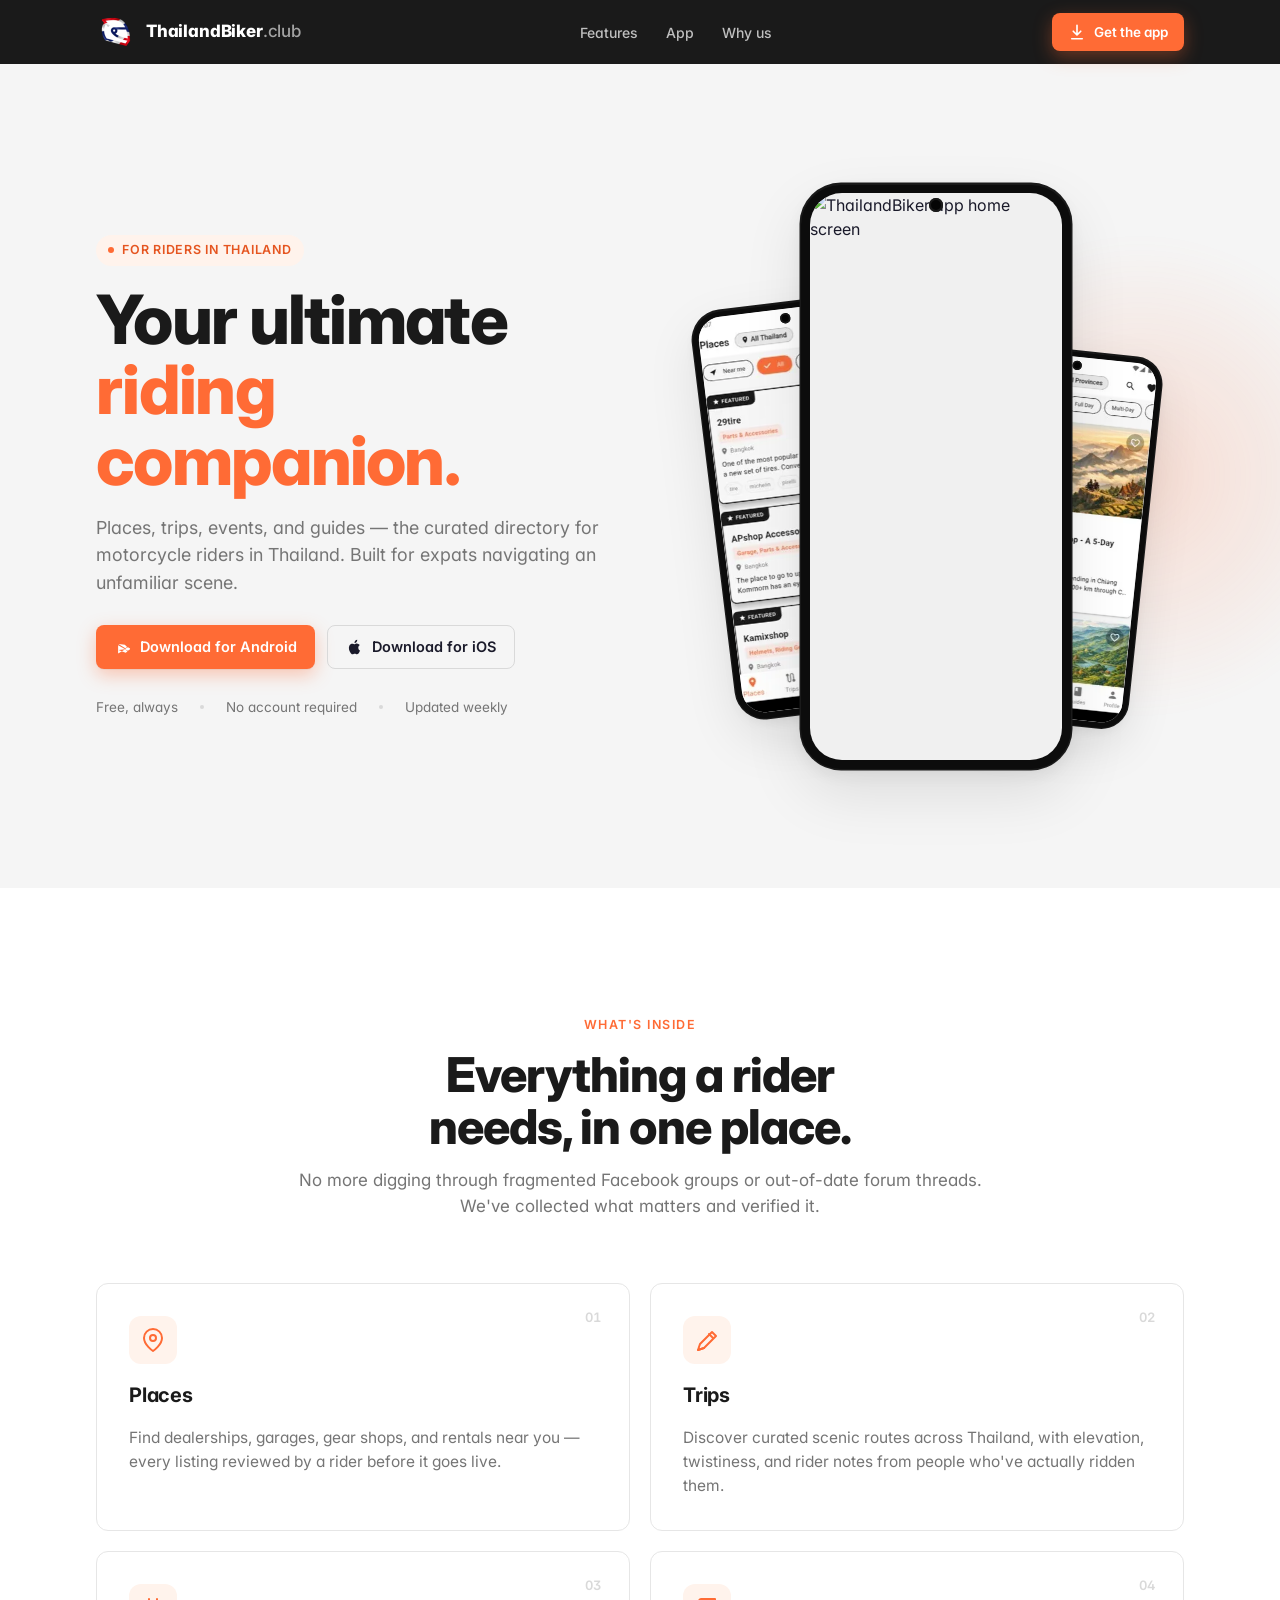
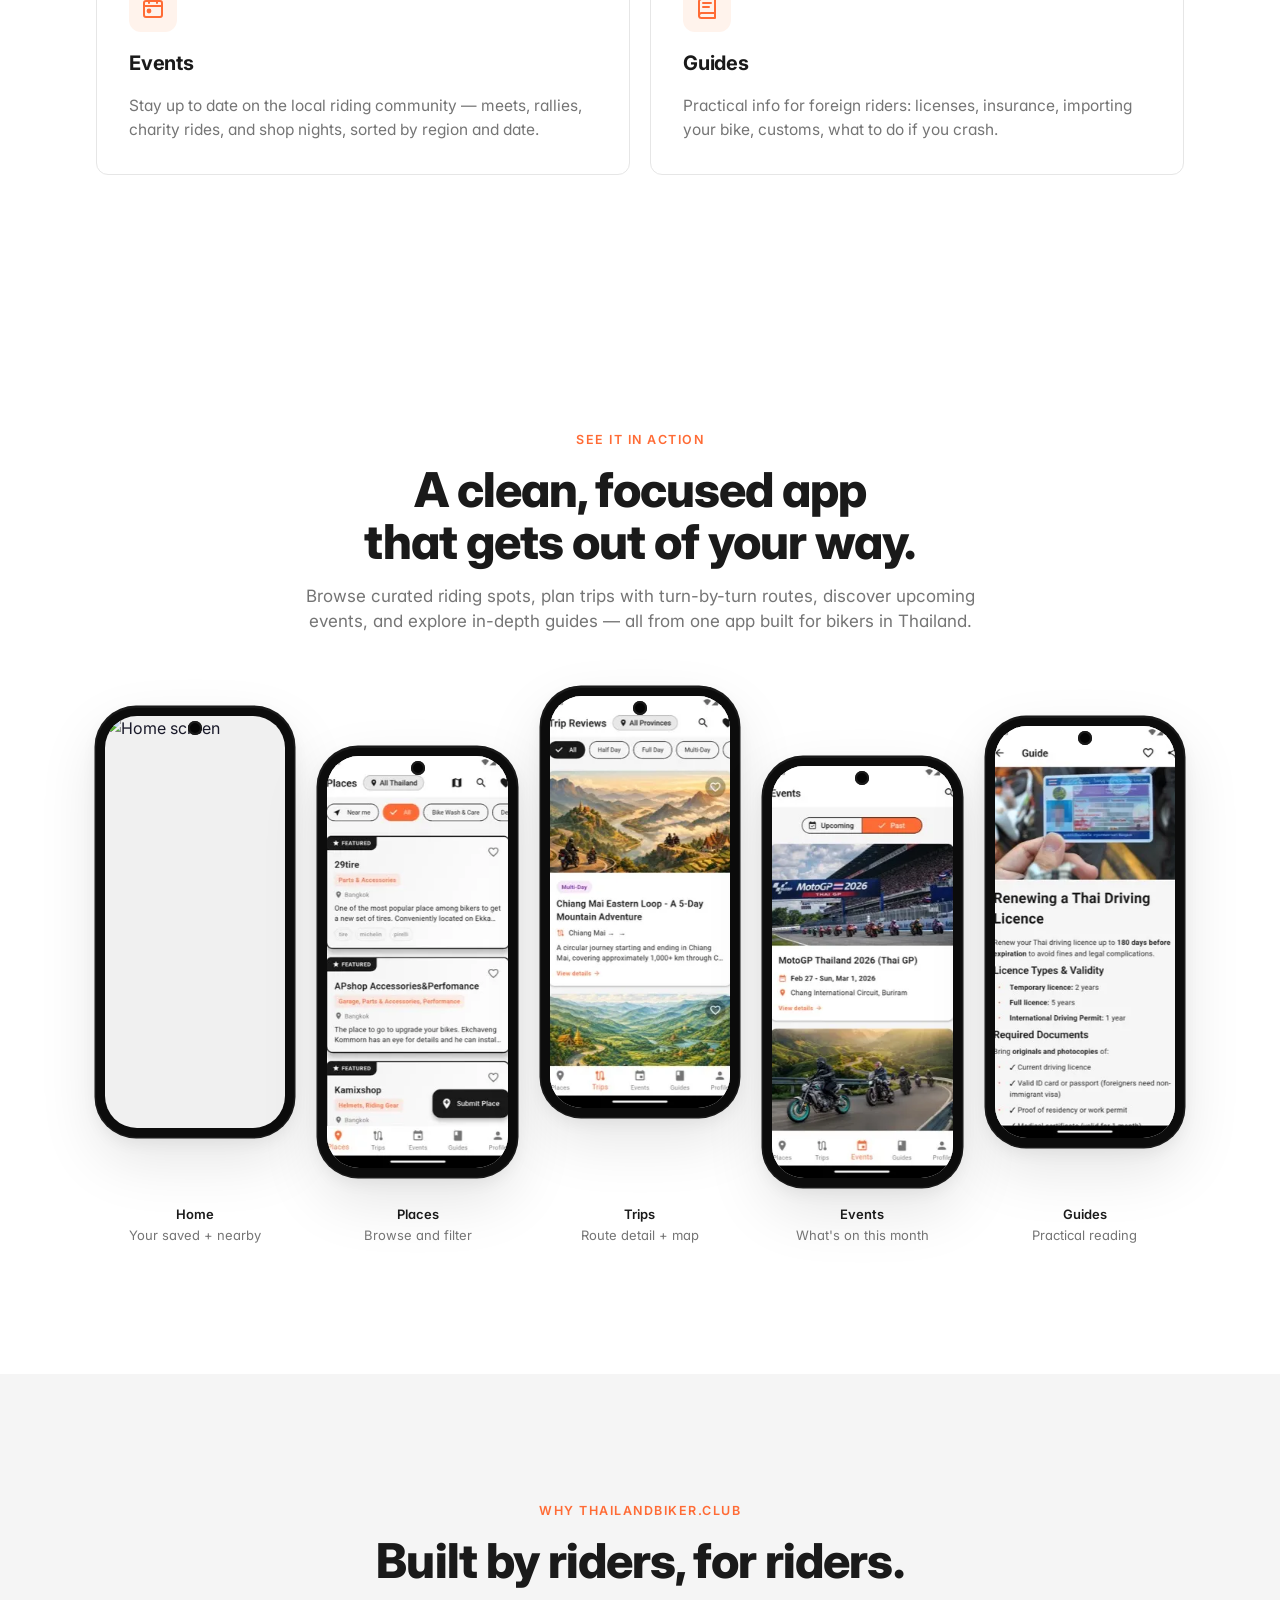
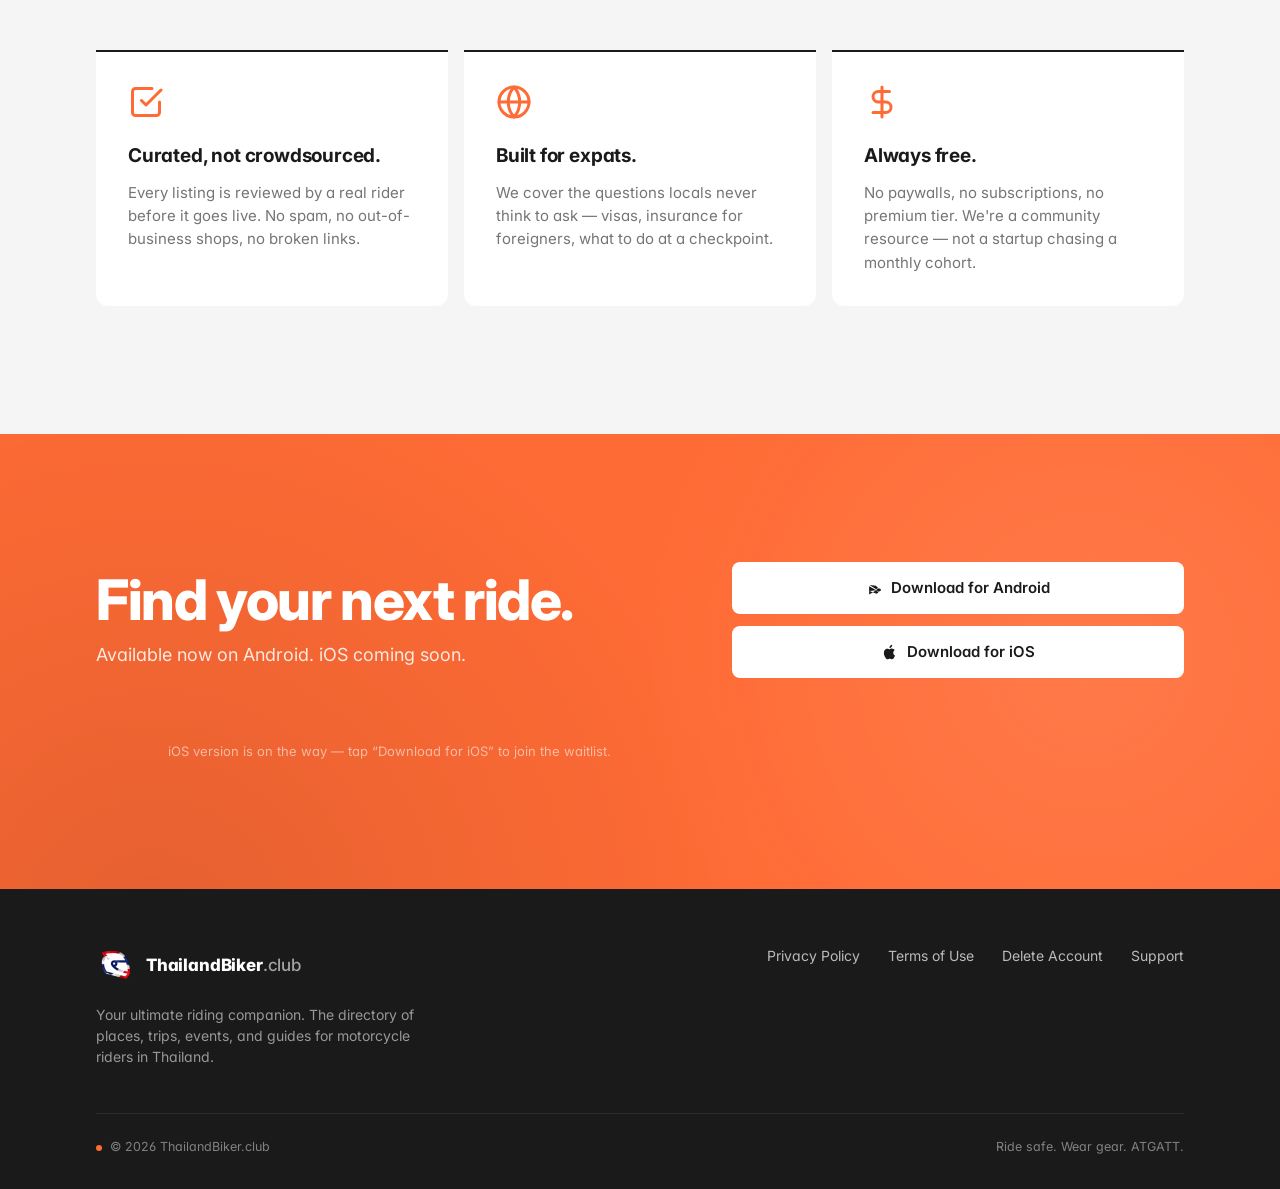
==== commit c4e07242: "feat: add Cloudflare Web Analytics (GH #12 pt.2) Add the cookieless Cloudflare Web Analytics RUM bea" ====
--- a/index.html
+++ b/index.html
@@ -30,7 +30,7 @@
 <meta name="twitter:image" content="https://thailandbiker.club/images/og-cover.jpg">
 
 <!-- Preload LCP hero image -->
-<link rel="preload" as="image" href="images/screen-favorites.webp" type="image/webp">
+<link rel="preload" as="image" href="images/screen-home.webp" type="image/webp">
 
 <!-- Favicon -->
 <link rel="icon" href="/favicon.ico" sizes="32x32 16x16" type="image/x-icon">
@@ -340,7 +340,7 @@
     height: 100%;
     border-radius: 32px;
     overflow: hidden;
-    background: #fff;
+    background: #f0f0f0;
     position: relative;
   }
   .phone--sm { width: 220px; border-radius: 34px; padding: 7px; }
@@ -446,35 +446,33 @@
     display: grid;
     grid-template-columns: repeat(5, 1fr);
     gap: 24px;
-    align-items: start;
-    padding: 40px 0 64px;
-  }
-  .screens__grid .screen {
-    display: flex;
-    flex-direction: column;
-    align-items: center;
+    align-items: end;
+    padding: 8px 0 32px;
+  }
+  .screens__grid .phone:nth-child(1) { transform: translateY(0); }
+  .screens__grid .phone:nth-child(2) { transform: translateY(40px); }
+  .screens__grid .phone:nth-child(3) { transform: translateY(-20px); }
+  .screens__grid .phone:nth-child(4) { transform: translateY(50px); }
+  .screens__grid .phone:nth-child(5) { transform: translateY(10px); }
+  .screens__grid .phone {
     width: 100%;
     max-width: 240px;
     margin: 0 auto;
     transition: transform 400ms cubic-bezier(.2,.8,.2,1);
   }
-  .screens__grid .screen:nth-child(1) { transform: translateY(0); }
-  .screens__grid .screen:nth-child(2) { transform: translateY(40px); }
-  .screens__grid .screen:nth-child(3) { transform: translateY(-20px); }
-  .screens__grid .screen:nth-child(4) { transform: translateY(50px); }
-  .screens__grid .screen:nth-child(5) { transform: translateY(10px); }
-  .screens__grid .phone {
-    width: 100%;
-    transition: transform 400ms cubic-bezier(.2,.8,.2,1);
-  }
-  .screens__grid .screen:hover .phone {
-    transform: translateY(-8px);
+  .screens__grid .phone:hover {
+    transform: translateY(-8px) !important;
+  }
+  .screens__caption-row {
+    display: grid;
+    grid-template-columns: repeat(5, 1fr);
+    gap: 24px;
+    margin-top: 36px;
   }
   .screen-caption {
     text-align: center;
     font-size: 13px;
     color: var(--text-muted);
-    margin-top: 24px;
   }
   .screen-caption b {
     color: var(--dark);
@@ -652,11 +650,9 @@
     .cta-banner__inner { grid-template-columns: 1fr; gap: 32px; }
     .footer__top { grid-template-columns: 1fr; gap: 24px; }
     .footer__links { justify-content: flex-start; }
-    .screens__grid { grid-template-columns: repeat(5, minmax(180px, 1fr)); overflow-x: auto; padding: 8px var(--pad-x) 32px; margin: 0 calc(var(--pad-x) * -1); scroll-snap-type: x mandatory; align-items: start; }
-    /* :nth-child(n) matches all yet still outweighs the per-index stagger rules above */
-    .screens__grid .screen:nth-child(n) { scroll-snap-align: center; min-width: 200px; transform: none; }
-    .screens__grid .screen:hover .phone { transform: none; }
-    .screen-caption { margin-top: 20px; }
+    .screens__grid { grid-template-columns: repeat(5, minmax(180px, 1fr)); overflow-x: auto; padding: 8px var(--pad-x) 32px; margin: 0 calc(var(--pad-x) * -1); scroll-snap-type: x mandatory; }
+    .screens__grid .phone { scroll-snap-align: center; min-width: 200px; }
+    .screens__caption-row { display: none; }
   }
   @media (max-width: 640px) {
     .nav__links { display: none; }
@@ -809,7 +805,7 @@
         <div class="phone__screen">
           <picture>
             <source srcset="images/screen-places.webp" type="image/webp">
-            <img src="images/screen-places.jpg" alt="Places screen" width="262" height="540" loading="lazy" style="width:100%;height:100%;object-fit:contain;object-position:center bottom;">
+            <img src="images/screen-places.jpg" alt="Places screen" width="249" height="540" loading="lazy" style="width:100%;height:100%;object-fit:cover;">
           </picture>
         </div>
       </div>
@@ -817,8 +813,8 @@
         <div class="phone__notch"></div>
         <div class="phone__screen">
           <picture>
-            <source srcset="images/screen-favorites.webp" type="image/webp">
-            <img src="images/screen-favorites.jpg" alt="ThailandBiker app favorites screen" width="262" height="540" fetchpriority="high" style="width:100%;height:100%;object-fit:contain;object-position:center bottom;">
+            <source srcset="images/screen-home.webp" type="image/webp">
+            <img src="images/screen-home.jpg" alt="ThailandBiker app home screen" width="249" height="540" fetchpriority="high" style="width:100%;height:100%;object-fit:cover;">
           </picture>
         </div>
       </div>
@@ -827,7 +823,7 @@
         <div class="phone__screen">
           <picture>
             <source srcset="images/screen-trips.webp" type="image/webp">
-            <img src="images/screen-trips.jpg" alt="Trips screen" width="262" height="540" loading="lazy" style="width:100%;height:100%;object-fit:contain;object-position:center bottom;">
+            <img src="images/screen-trips.jpg" alt="Trips screen" width="249" height="540" loading="lazy" style="width:100%;height:100%;object-fit:cover;">
           </picture>
         </div>
       </div>
@@ -909,66 +905,59 @@
     </div>
 
     <div class="screens__grid">
-      <figure class="screen fade-up" data-delay="1">
-        <div class="phone">
-          <div class="phone__notch"></div>
-          <div class="phone__screen">
-            <picture>
-              <source srcset="images/screen-places.webp" type="image/webp">
-              <img src="images/screen-places.jpg" alt="Places screen" width="262" height="540" loading="lazy" style="width:100%;height:100%;object-fit:contain;object-position:center bottom;">
-            </picture>
-          </div>
-        </div>
-        <figcaption class="screen-caption"><b>Places</b>Browse and filter</figcaption>
-      </figure>
-      <figure class="screen fade-up" data-delay="2">
-        <div class="phone">
-          <div class="phone__notch"></div>
-          <div class="phone__screen">
-            <picture>
-              <source srcset="images/screen-trips.webp" type="image/webp">
-              <img src="images/screen-trips.jpg" alt="Trips screen" width="262" height="540" loading="lazy" style="width:100%;height:100%;object-fit:contain;object-position:center bottom;">
-            </picture>
-          </div>
-        </div>
-        <figcaption class="screen-caption"><b>Trips</b>Reviews &amp; multi-day loops</figcaption>
-      </figure>
-      <figure class="screen fade-up" data-delay="3">
-        <div class="phone">
-          <div class="phone__notch"></div>
-          <div class="phone__screen">
-            <picture>
-              <source srcset="images/screen-events.webp" type="image/webp">
-              <img src="images/screen-events.jpg" alt="Events screen" width="262" height="540" loading="lazy" style="width:100%;height:100%;object-fit:contain;object-position:center bottom;">
-            </picture>
-          </div>
-        </div>
-        <figcaption class="screen-caption"><b>Events</b>What's on this month</figcaption>
-      </figure>
-      <figure class="screen fade-up" data-delay="4">
-        <div class="phone">
-          <div class="phone__notch"></div>
-          <div class="phone__screen">
-            <picture>
-              <source srcset="images/screen-guides.webp" type="image/webp">
-              <img src="images/screen-guides.jpg" alt="Guides screen" width="262" height="540" loading="lazy" style="width:100%;height:100%;object-fit:contain;object-position:center bottom;">
-            </picture>
-          </div>
-        </div>
-        <figcaption class="screen-caption"><b>Guides</b>Practical reading</figcaption>
-      </figure>
-      <figure class="screen fade-up" data-delay="5">
-        <div class="phone">
-          <div class="phone__notch"></div>
-          <div class="phone__screen">
-            <picture>
-              <source srcset="images/screen-favorites.webp" type="image/webp">
-              <img src="images/screen-favorites.jpg" alt="Favorites screen" width="262" height="540" loading="lazy" style="width:100%;height:100%;object-fit:contain;object-position:center bottom;">
-            </picture>
-          </div>
-        </div>
-        <figcaption class="screen-caption"><b>Favorites</b>Save places &amp; routes</figcaption>
-      </figure>
+      <div class="phone fade-up" data-delay="1">
+        <div class="phone__notch"></div>
+        <div class="phone__screen">
+          <picture>
+            <source srcset="images/screen-home.webp" type="image/webp">
+            <img src="images/screen-home.jpg" alt="Home screen" width="249" height="540" loading="lazy" style="width:100%;height:100%;object-fit:cover;">
+          </picture>
+        </div>
+      </div>
+      <div class="phone fade-up" data-delay="2">
+        <div class="phone__notch"></div>
+        <div class="phone__screen">
+          <picture>
+            <source srcset="images/screen-places.webp" type="image/webp">
+            <img src="images/screen-places.jpg" alt="Places screen" width="249" height="540" loading="lazy" style="width:100%;height:100%;object-fit:cover;">
+          </picture>
+        </div>
+      </div>
+      <div class="phone fade-up" data-delay="3">
+        <div class="phone__notch"></div>
+        <div class="phone__screen">
+          <picture>
+            <source srcset="images/screen-trips.webp" type="image/webp">
+            <img src="images/screen-trips.jpg" alt="Trips screen" width="249" height="540" loading="lazy" style="width:100%;height:100%;object-fit:cover;">
+          </picture>
+        </div>
+      </div>
+      <div class="phone fade-up" data-delay="4">
+        <div class="phone__notch"></div>
+        <div class="phone__screen">
+          <picture>
+            <source srcset="images/screen-events.webp" type="image/webp">
+            <img src="images/screen-events.jpg" alt="Events screen" width="249" height="540" loading="lazy" style="width:100%;height:100%;object-fit:cover;">
+          </picture>
+        </div>
+      </div>
+      <div class="phone fade-up" data-delay="4">
+        <div class="phone__notch"></div>
+        <div class="phone__screen">
+          <picture>
+            <source srcset="images/screen-guides.webp" type="image/webp">
+            <img src="images/screen-guides.jpg" alt="Guides screen" width="249" height="540" loading="lazy" style="width:100%;height:100%;object-fit:cover;">
+          </picture>
+        </div>
+      </div>
+    </div>
+
+    <div class="screens__caption-row fade-up">
+      <div class="screen-caption"><b>Home</b>Your saved + nearby</div>
+      <div class="screen-caption"><b>Places</b>Browse and filter</div>
+      <div class="screen-caption"><b>Trips</b>Route detail + map</div>
+      <div class="screen-caption"><b>Events</b>What's on this month</div>
+      <div class="screen-caption"><b>Guides</b>Practical reading</div>
     </div>
   </div>
 </section>
@@ -1155,5 +1144,9 @@
   });
 })();
 </script>
+
+<!-- Cloudflare Web Analytics -->
+<script type="module" src="https://static.cloudflareinsights.com/beacon.min.js" data-cf-beacon='{"token": "57241e47487c4518b58ab0d5c2f9e51f"}'></script>
+<!-- End Cloudflare Web Analytics -->
 </body>
 </html>
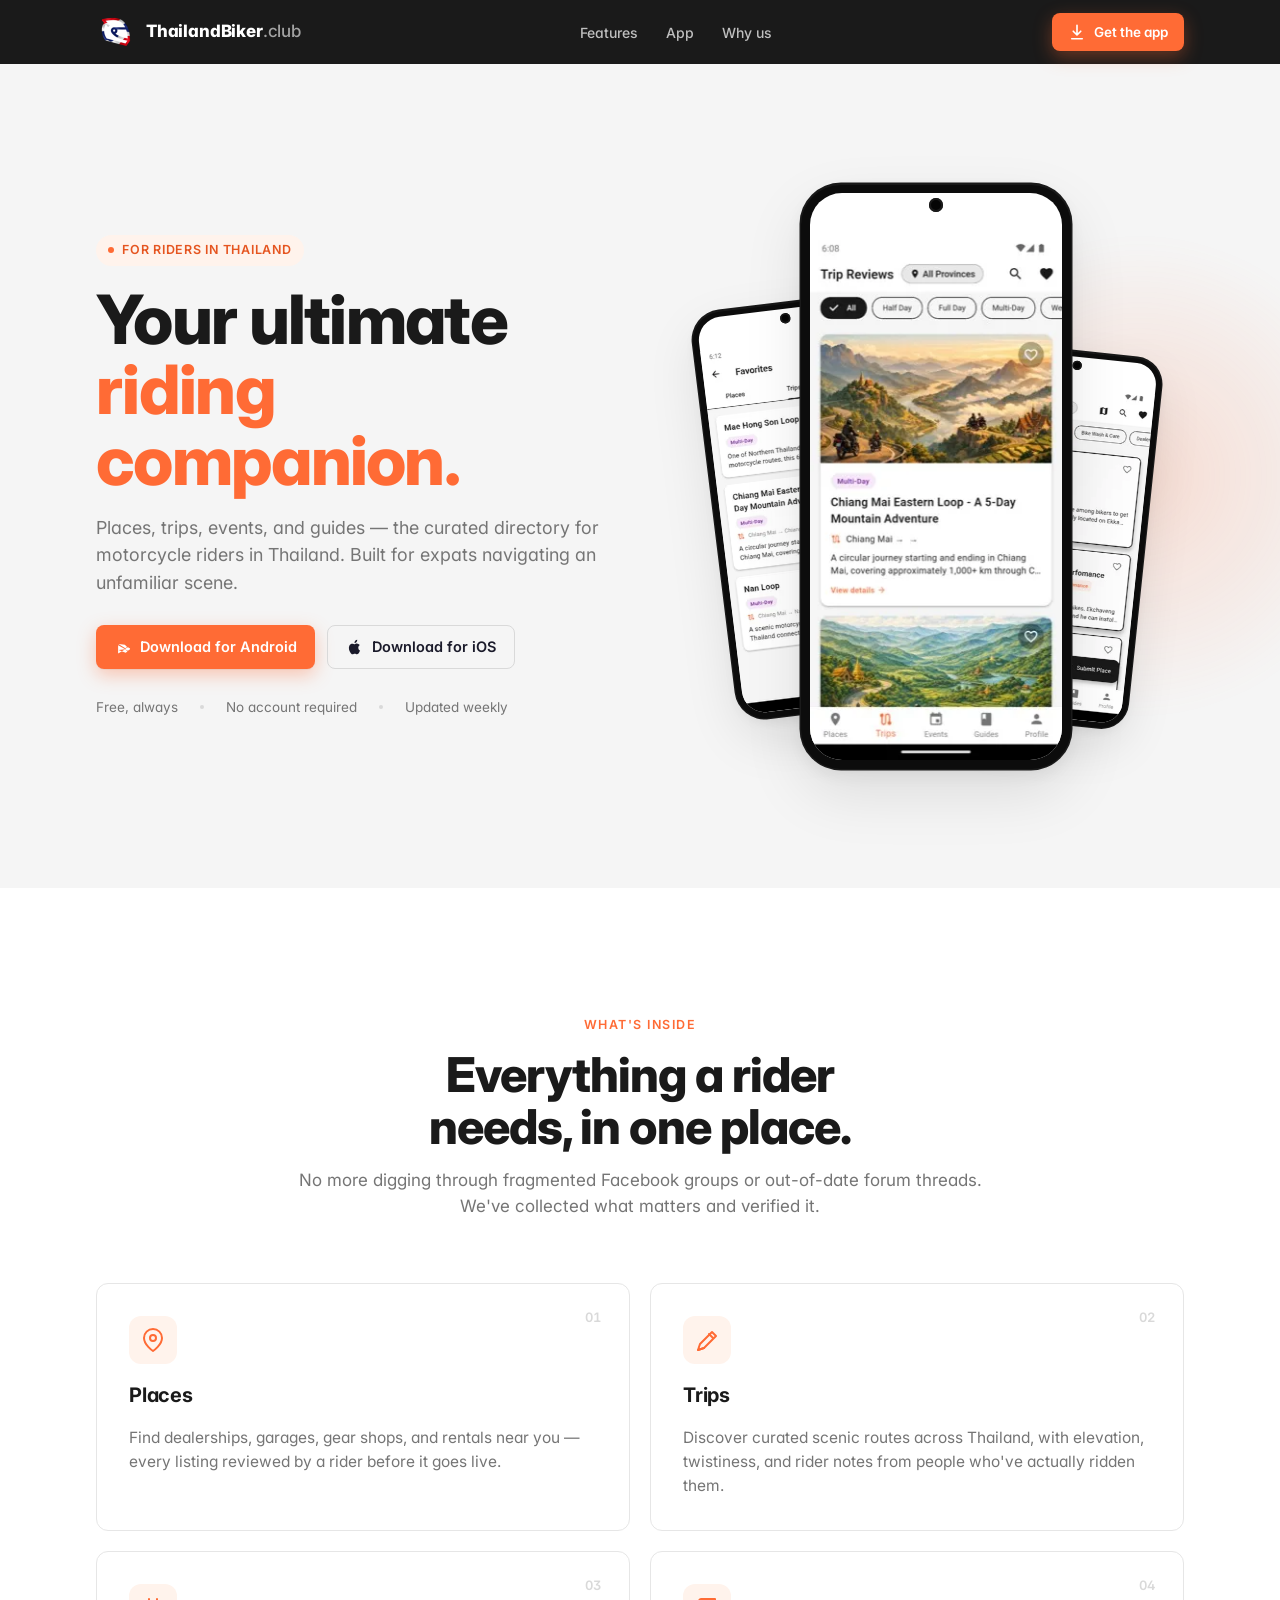
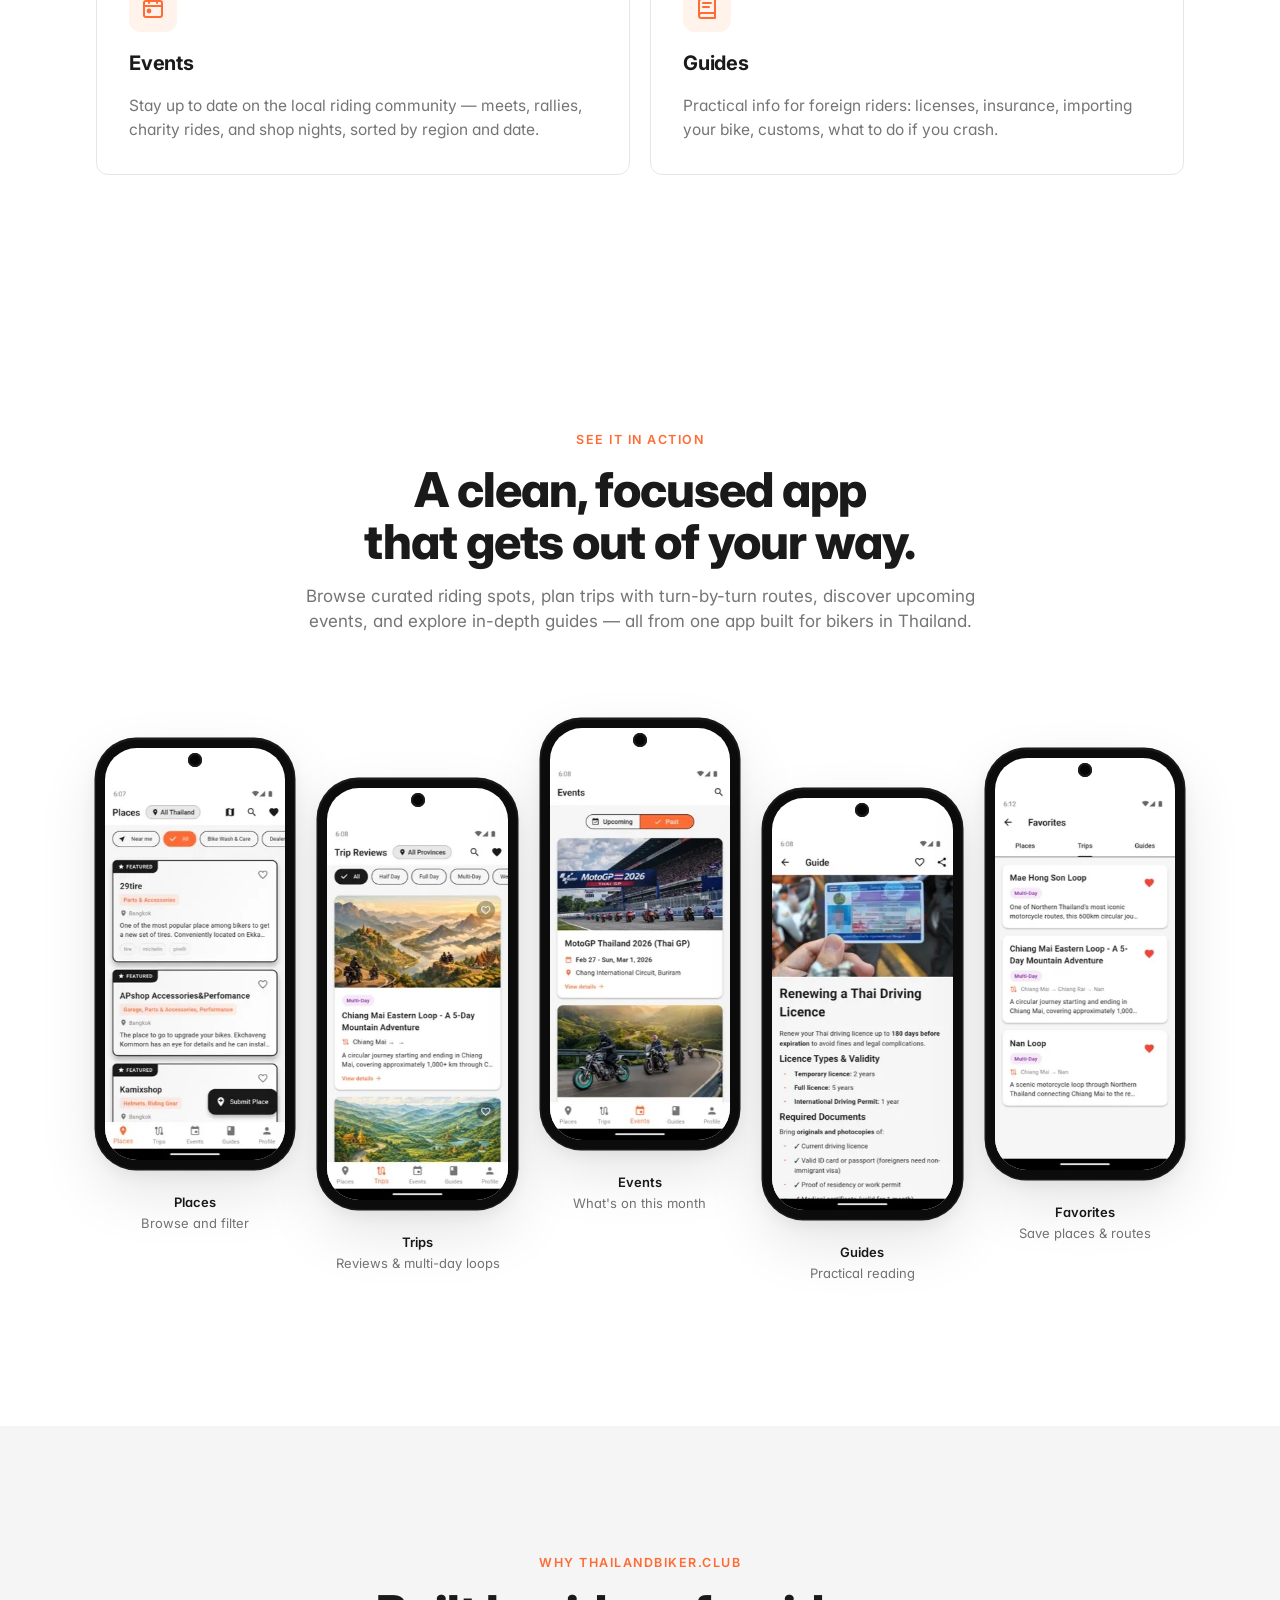
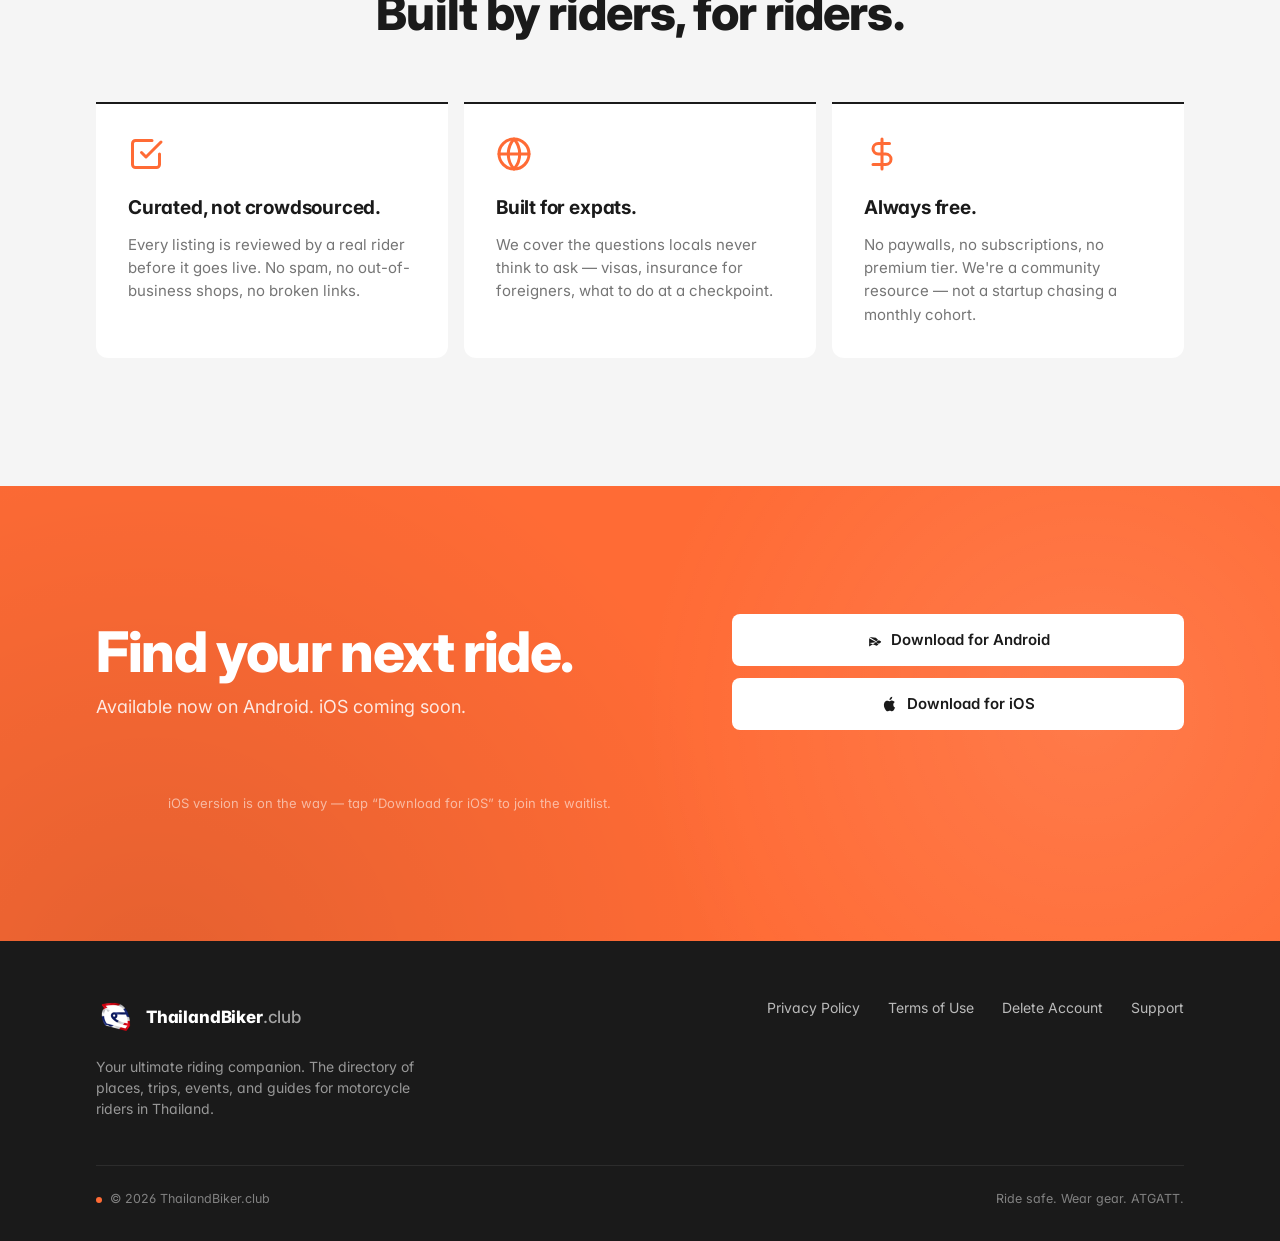
==== commit 74c5129e: "feat: reorder hero phones, add screenshot lightbox (GH #13) Hero cluster now leads with Trips (main)" ====
--- a/index.html
+++ b/index.html
@@ -30,7 +30,7 @@
 <meta name="twitter:image" content="https://thailandbiker.club/images/og-cover.jpg">
 
 <!-- Preload LCP hero image -->
-<link rel="preload" as="image" href="images/screen-home.webp" type="image/webp">
+<link rel="preload" as="image" href="images/screen-trips.webp" type="image/webp">
 
 <!-- Favicon -->
 <link rel="icon" href="/favicon.ico" sizes="32x32 16x16" type="image/x-icon">
@@ -340,7 +340,7 @@
     height: 100%;
     border-radius: 32px;
     overflow: hidden;
-    background: #f0f0f0;
+    background: #fff;
     position: relative;
   }
   .phone--sm { width: 220px; border-radius: 34px; padding: 7px; }
@@ -446,33 +446,66 @@
     display: grid;
     grid-template-columns: repeat(5, 1fr);
     gap: 24px;
-    align-items: end;
-    padding: 8px 0 32px;
-  }
-  .screens__grid .phone:nth-child(1) { transform: translateY(0); }
-  .screens__grid .phone:nth-child(2) { transform: translateY(40px); }
-  .screens__grid .phone:nth-child(3) { transform: translateY(-20px); }
-  .screens__grid .phone:nth-child(4) { transform: translateY(50px); }
-  .screens__grid .phone:nth-child(5) { transform: translateY(10px); }
-  .screens__grid .phone {
+    align-items: start;
+    padding: 40px 0 64px;
+  }
+  .screens__grid .screen {
+    display: flex;
+    flex-direction: column;
+    align-items: center;
     width: 100%;
     max-width: 240px;
     margin: 0 auto;
     transition: transform 400ms cubic-bezier(.2,.8,.2,1);
   }
-  .screens__grid .phone:hover {
-    transform: translateY(-8px) !important;
-  }
-  .screens__caption-row {
-    display: grid;
-    grid-template-columns: repeat(5, 1fr);
-    gap: 24px;
-    margin-top: 36px;
+  .screens__grid .screen:nth-child(1) { transform: translateY(0); }
+  .screens__grid .screen:nth-child(2) { transform: translateY(40px); }
+  .screens__grid .screen:nth-child(3) { transform: translateY(-20px); }
+  .screens__grid .screen:nth-child(4) { transform: translateY(50px); }
+  .screens__grid .screen:nth-child(5) { transform: translateY(10px); }
+  .screens__grid .phone {
+    width: 100%;
+    transition: transform 400ms cubic-bezier(.2,.8,.2,1);
+  }
+  .screens__grid .screen:hover .phone {
+    transform: translateY(-8px);
+  }
+  .screen__btn {
+    display: block;
+    width: 100%;
+    padding: 0;
+    border: 0;
+    background: none;
+    cursor: zoom-in;
+    position: relative;
+    border-radius: 40px;
+    -webkit-tap-highlight-color: transparent;
+  }
+  .screen__btn::after {
+    content: "";
+    position: absolute;
+    inset: 0;
+    border-radius: inherit;
+    background: rgba(12,12,12,0) center / 40px 40px no-repeat;
+    background-image: url("data:image/svg+xml,%3Csvg xmlns='http://www.w3.org/2000/svg' width='40' height='40' viewBox='0 0 24 24' fill='none' stroke='white' stroke-width='2' stroke-linecap='round' stroke-linejoin='round'%3E%3Ccircle cx='11' cy='11' r='7'/%3E%3Cpath d='M20 20l-3.6-3.6M11 8v6M8 11h6'/%3E%3C/svg%3E");
+    opacity: 0;
+    transition: opacity 200ms ease, background-color 200ms ease;
+    pointer-events: none;
+  }
+  .screen__btn:hover::after,
+  .screen__btn:focus-visible::after {
+    opacity: 1;
+    background-color: rgba(12,12,12,0.22);
+  }
+  .screen__btn:focus-visible {
+    outline: 2px solid var(--accent);
+    outline-offset: 6px;
   }
   .screen-caption {
     text-align: center;
     font-size: 13px;
     color: var(--text-muted);
+    margin-top: 24px;
   }
   .screen-caption b {
     color: var(--dark);
@@ -650,9 +683,11 @@
     .cta-banner__inner { grid-template-columns: 1fr; gap: 32px; }
     .footer__top { grid-template-columns: 1fr; gap: 24px; }
     .footer__links { justify-content: flex-start; }
-    .screens__grid { grid-template-columns: repeat(5, minmax(180px, 1fr)); overflow-x: auto; padding: 8px var(--pad-x) 32px; margin: 0 calc(var(--pad-x) * -1); scroll-snap-type: x mandatory; }
-    .screens__grid .phone { scroll-snap-align: center; min-width: 200px; }
-    .screens__caption-row { display: none; }
+    .screens__grid { grid-template-columns: repeat(5, minmax(180px, 1fr)); overflow-x: auto; padding: 8px var(--pad-x) 32px; margin: 0 calc(var(--pad-x) * -1); scroll-snap-type: x mandatory; align-items: start; }
+    /* :nth-child(n) matches all yet still outweighs the per-index stagger rules above */
+    .screens__grid .screen:nth-child(n) { scroll-snap-align: center; min-width: 200px; transform: none; }
+    .screens__grid .screen:hover .phone { transform: none; }
+    .screen-caption { margin-top: 20px; }
   }
   @media (max-width: 640px) {
     .nav__links { display: none; }
@@ -740,6 +775,48 @@
     .modal__header { padding: 22px 20px 0; }
     .modal__body { padding: 16px 20px 20px; }
   }
+
+  /* ======== SCREENSHOT LIGHTBOX ======== */
+  .lightbox {
+    background: rgba(10,10,10,0.82);
+    flex-direction: column;
+    gap: 18px;
+  }
+  .lightbox__figure {
+    margin: 0;
+    display: flex;
+    flex-direction: column;
+    align-items: center;
+    gap: 16px;
+    max-height: 100%;
+    animation: modal-in 220ms cubic-bezier(.2,.8,.2,1);
+  }
+  .lightbox__figure img {
+    display: block;
+    width: auto;
+    max-width: min(340px, 82vw);
+    max-height: 82vh;
+    border-radius: 28px;
+    background: #fff;
+    box-shadow: var(--shadow-lg);
+  }
+  .lightbox__cap {
+    color: rgba(255,255,255,0.86);
+    font-size: 13.5px;
+    letter-spacing: 0.01em;
+    text-align: center;
+  }
+  .lightbox__close {
+    position: fixed;
+    top: 18px;
+    right: 18px;
+    width: 40px;
+    height: 40px;
+    border-color: rgba(255,255,255,0.28);
+    background: rgba(0,0,0,0.35);
+    color: #fff;
+  }
+  .lightbox__close:hover { background: rgba(0,0,0,0.55); color: #fff; }
 </style>
 </head>
 <body>
@@ -804,8 +881,8 @@
         <div class="phone__notch"></div>
         <div class="phone__screen">
           <picture>
-            <source srcset="images/screen-places.webp" type="image/webp">
-            <img src="images/screen-places.jpg" alt="Places screen" width="249" height="540" loading="lazy" style="width:100%;height:100%;object-fit:cover;">
+            <source srcset="images/screen-favorites.webp" type="image/webp">
+            <img src="images/screen-favorites.jpg" alt="Favorites screen" width="262" height="540" loading="lazy" style="width:100%;height:100%;object-fit:contain;object-position:center bottom;">
           </picture>
         </div>
       </div>
@@ -813,8 +890,8 @@
         <div class="phone__notch"></div>
         <div class="phone__screen">
           <picture>
-            <source srcset="images/screen-home.webp" type="image/webp">
-            <img src="images/screen-home.jpg" alt="ThailandBiker app home screen" width="249" height="540" fetchpriority="high" style="width:100%;height:100%;object-fit:cover;">
+            <source srcset="images/screen-trips.webp" type="image/webp">
+            <img src="images/screen-trips.jpg" alt="ThailandBiker app trips screen" width="262" height="540" fetchpriority="high" style="width:100%;height:100%;object-fit:contain;object-position:center bottom;">
           </picture>
         </div>
       </div>
@@ -822,8 +899,8 @@
         <div class="phone__notch"></div>
         <div class="phone__screen">
           <picture>
-            <source srcset="images/screen-trips.webp" type="image/webp">
-            <img src="images/screen-trips.jpg" alt="Trips screen" width="249" height="540" loading="lazy" style="width:100%;height:100%;object-fit:cover;">
+            <source srcset="images/screen-places.webp" type="image/webp">
+            <img src="images/screen-places.jpg" alt="Places screen" width="262" height="540" loading="lazy" style="width:100%;height:100%;object-fit:contain;object-position:center bottom;">
           </picture>
         </div>
       </div>
@@ -905,59 +982,76 @@
     </div>
 
     <div class="screens__grid">
-      <div class="phone fade-up" data-delay="1">
-        <div class="phone__notch"></div>
-        <div class="phone__screen">
-          <picture>
-            <source srcset="images/screen-home.webp" type="image/webp">
-            <img src="images/screen-home.jpg" alt="Home screen" width="249" height="540" loading="lazy" style="width:100%;height:100%;object-fit:cover;">
-          </picture>
-        </div>
-      </div>
-      <div class="phone fade-up" data-delay="2">
-        <div class="phone__notch"></div>
-        <div class="phone__screen">
-          <picture>
-            <source srcset="images/screen-places.webp" type="image/webp">
-            <img src="images/screen-places.jpg" alt="Places screen" width="249" height="540" loading="lazy" style="width:100%;height:100%;object-fit:cover;">
-          </picture>
-        </div>
-      </div>
-      <div class="phone fade-up" data-delay="3">
-        <div class="phone__notch"></div>
-        <div class="phone__screen">
-          <picture>
-            <source srcset="images/screen-trips.webp" type="image/webp">
-            <img src="images/screen-trips.jpg" alt="Trips screen" width="249" height="540" loading="lazy" style="width:100%;height:100%;object-fit:cover;">
-          </picture>
-        </div>
-      </div>
-      <div class="phone fade-up" data-delay="4">
-        <div class="phone__notch"></div>
-        <div class="phone__screen">
-          <picture>
-            <source srcset="images/screen-events.webp" type="image/webp">
-            <img src="images/screen-events.jpg" alt="Events screen" width="249" height="540" loading="lazy" style="width:100%;height:100%;object-fit:cover;">
-          </picture>
-        </div>
-      </div>
-      <div class="phone fade-up" data-delay="4">
-        <div class="phone__notch"></div>
-        <div class="phone__screen">
-          <picture>
-            <source srcset="images/screen-guides.webp" type="image/webp">
-            <img src="images/screen-guides.jpg" alt="Guides screen" width="249" height="540" loading="lazy" style="width:100%;height:100%;object-fit:cover;">
-          </picture>
-        </div>
-      </div>
-    </div>
-
-    <div class="screens__caption-row fade-up">
-      <div class="screen-caption"><b>Home</b>Your saved + nearby</div>
-      <div class="screen-caption"><b>Places</b>Browse and filter</div>
-      <div class="screen-caption"><b>Trips</b>Route detail + map</div>
-      <div class="screen-caption"><b>Events</b>What's on this month</div>
-      <div class="screen-caption"><b>Guides</b>Practical reading</div>
+      <figure class="screen fade-up" data-delay="1">
+        <button type="button" class="screen__btn" data-lightbox="images/screen-places-lg.webp" data-lightbox-alt="ThailandBiker.club Places screen enlarged" data-lightbox-cap="Places — browse and filter">
+          <div class="phone">
+            <div class="phone__notch"></div>
+            <div class="phone__screen">
+              <picture>
+                <source srcset="images/screen-places.webp" type="image/webp">
+                <img src="images/screen-places.jpg" alt="Places screen" width="262" height="540" loading="lazy" style="width:100%;height:100%;object-fit:contain;object-position:center bottom;">
+              </picture>
+            </div>
+          </div>
+        </button>
+        <figcaption class="screen-caption"><b>Places</b>Browse and filter</figcaption>
+      </figure>
+      <figure class="screen fade-up" data-delay="2">
+        <button type="button" class="screen__btn" data-lightbox="images/screen-trips-lg.webp" data-lightbox-alt="ThailandBiker.club Trips screen enlarged" data-lightbox-cap="Trips — reviews &amp; multi-day loops">
+          <div class="phone">
+            <div class="phone__notch"></div>
+            <div class="phone__screen">
+              <picture>
+                <source srcset="images/screen-trips.webp" type="image/webp">
+                <img src="images/screen-trips.jpg" alt="Trips screen" width="262" height="540" loading="lazy" style="width:100%;height:100%;object-fit:contain;object-position:center bottom;">
+              </picture>
+            </div>
+          </div>
+        </button>
+        <figcaption class="screen-caption"><b>Trips</b>Reviews &amp; multi-day loops</figcaption>
+      </figure>
+      <figure class="screen fade-up" data-delay="3">
+        <button type="button" class="screen__btn" data-lightbox="images/screen-events-lg.webp" data-lightbox-alt="ThailandBiker.club Events screen enlarged" data-lightbox-cap="Events — what's on this month">
+          <div class="phone">
+            <div class="phone__notch"></div>
+            <div class="phone__screen">
+              <picture>
+                <source srcset="images/screen-events.webp" type="image/webp">
+                <img src="images/screen-events.jpg" alt="Events screen" width="262" height="540" loading="lazy" style="width:100%;height:100%;object-fit:contain;object-position:center bottom;">
+              </picture>
+            </div>
+          </div>
+        </button>
+        <figcaption class="screen-caption"><b>Events</b>What's on this month</figcaption>
+      </figure>
+      <figure class="screen fade-up" data-delay="4">
+        <button type="button" class="screen__btn" data-lightbox="images/screen-guides-lg.webp" data-lightbox-alt="ThailandBiker.club Guides screen enlarged" data-lightbox-cap="Guides — practical reading">
+          <div class="phone">
+            <div class="phone__notch"></div>
+            <div class="phone__screen">
+              <picture>
+                <source srcset="images/screen-guides.webp" type="image/webp">
+                <img src="images/screen-guides.jpg" alt="Guides screen" width="262" height="540" loading="lazy" style="width:100%;height:100%;object-fit:contain;object-position:center bottom;">
+              </picture>
+            </div>
+          </div>
+        </button>
+        <figcaption class="screen-caption"><b>Guides</b>Practical reading</figcaption>
+      </figure>
+      <figure class="screen fade-up" data-delay="5">
+        <button type="button" class="screen__btn" data-lightbox="images/screen-favorites-lg.webp" data-lightbox-alt="ThailandBiker.club Favorites screen enlarged" data-lightbox-cap="Favorites — save places &amp; routes">
+          <div class="phone">
+            <div class="phone__notch"></div>
+            <div class="phone__screen">
+              <picture>
+                <source srcset="images/screen-favorites.webp" type="image/webp">
+                <img src="images/screen-favorites.jpg" alt="Favorites screen" width="262" height="540" loading="lazy" style="width:100%;height:100%;object-fit:contain;object-position:center bottom;">
+              </picture>
+            </div>
+          </div>
+        </button>
+        <figcaption class="screen-caption"><b>Favorites</b>Save places &amp; routes</figcaption>
+      </figure>
     </div>
   </div>
 </section>
@@ -1074,6 +1168,19 @@
   </div>
 </div>
 
+<!-- ============== SCREENSHOT LIGHTBOX ============== -->
+<div class="modal-overlay lightbox" id="lightbox-overlay" role="dialog" aria-modal="true" aria-label="App screenshot preview">
+  <button class="modal__close lightbox__close" id="lightbox-close" aria-label="Close preview">
+    <svg viewBox="0 0 24 24" fill="none" stroke="currentColor" stroke-width="2.5" stroke-linecap="round" stroke-linejoin="round">
+      <path d="M18 6L6 18M6 6l12 12"/>
+    </svg>
+  </button>
+  <figure class="lightbox__figure">
+    <img id="lightbox-img" src="" alt="" width="600" height="1233">
+    <figcaption class="lightbox__cap" id="lightbox-cap"></figcaption>
+  </figure>
+</div>
+
 <script>
 (function () {
   // Sticky nav shadow
@@ -1113,40 +1220,53 @@
     fadeEls.forEach(el => el.classList.add('is-visible'));
   }
 
-  // Waitlist modal
-  const overlay = document.getElementById('waitlist-overlay');
-  const closeBtn = document.getElementById('modal-close');
-
-  const openModal = (e) => {
-    e.preventDefault();
+  // Modals (waitlist + screenshot lightbox)
+  let lastFocused = null;
+
+  const openOverlay = (overlay) => {
+    lastFocused = document.activeElement;
     overlay.classList.add('is-open');
     document.body.style.overflow = 'hidden';
-    closeBtn.focus();
+    (overlay.querySelector('.modal__close') || overlay).focus();
   };
 
-  const closeModal = () => {
+  const closeOverlay = (overlay) => {
     overlay.classList.remove('is-open');
     document.body.style.overflow = '';
+    if (lastFocused && typeof lastFocused.focus === 'function') lastFocused.focus();
   };
 
+  document.querySelectorAll('.modal-overlay').forEach(overlay => {
+    overlay.addEventListener('click', (e) => { if (e.target === overlay) closeOverlay(overlay); });
+    overlay.querySelectorAll('.modal__close').forEach(btn => {
+      btn.addEventListener('click', () => closeOverlay(overlay));
+    });
+  });
+
+  document.addEventListener('keydown', (e) => {
+    if (e.key !== 'Escape') return;
+    document.querySelectorAll('.modal-overlay.is-open').forEach(closeOverlay);
+  });
+
+  // Waitlist
+  const waitlistOverlay = document.getElementById('waitlist-overlay');
   document.querySelectorAll('[data-waitlist]').forEach(el => {
-    el.addEventListener('click', openModal);
+    el.addEventListener('click', (e) => { e.preventDefault(); openOverlay(waitlistOverlay); });
   });
 
-  closeBtn.addEventListener('click', closeModal);
-
-  overlay.addEventListener('click', (e) => {
-    if (e.target === overlay) closeModal();
-  });
-
-  document.addEventListener('keydown', (e) => {
-    if (e.key === 'Escape' && overlay.classList.contains('is-open')) closeModal();
+  // Screenshot lightbox
+  const lightboxOverlay = document.getElementById('lightbox-overlay');
+  const lightboxImg = document.getElementById('lightbox-img');
+  const lightboxCap = document.getElementById('lightbox-cap');
+  document.querySelectorAll('[data-lightbox]').forEach(btn => {
+    btn.addEventListener('click', () => {
+      lightboxImg.src = btn.dataset.lightbox;
+      lightboxImg.alt = btn.dataset.lightboxAlt || '';
+      lightboxCap.textContent = btn.dataset.lightboxCap || '';
+      openOverlay(lightboxOverlay);
+    });
   });
 })();
 </script>
-
-<!-- Cloudflare Web Analytics -->
-<script type="module" src="https://static.cloudflareinsights.com/beacon.min.js" data-cf-beacon='{"token": "57241e47487c4518b58ab0d5c2f9e51f"}'></script>
-<!-- End Cloudflare Web Analytics -->
 </body>
 </html>
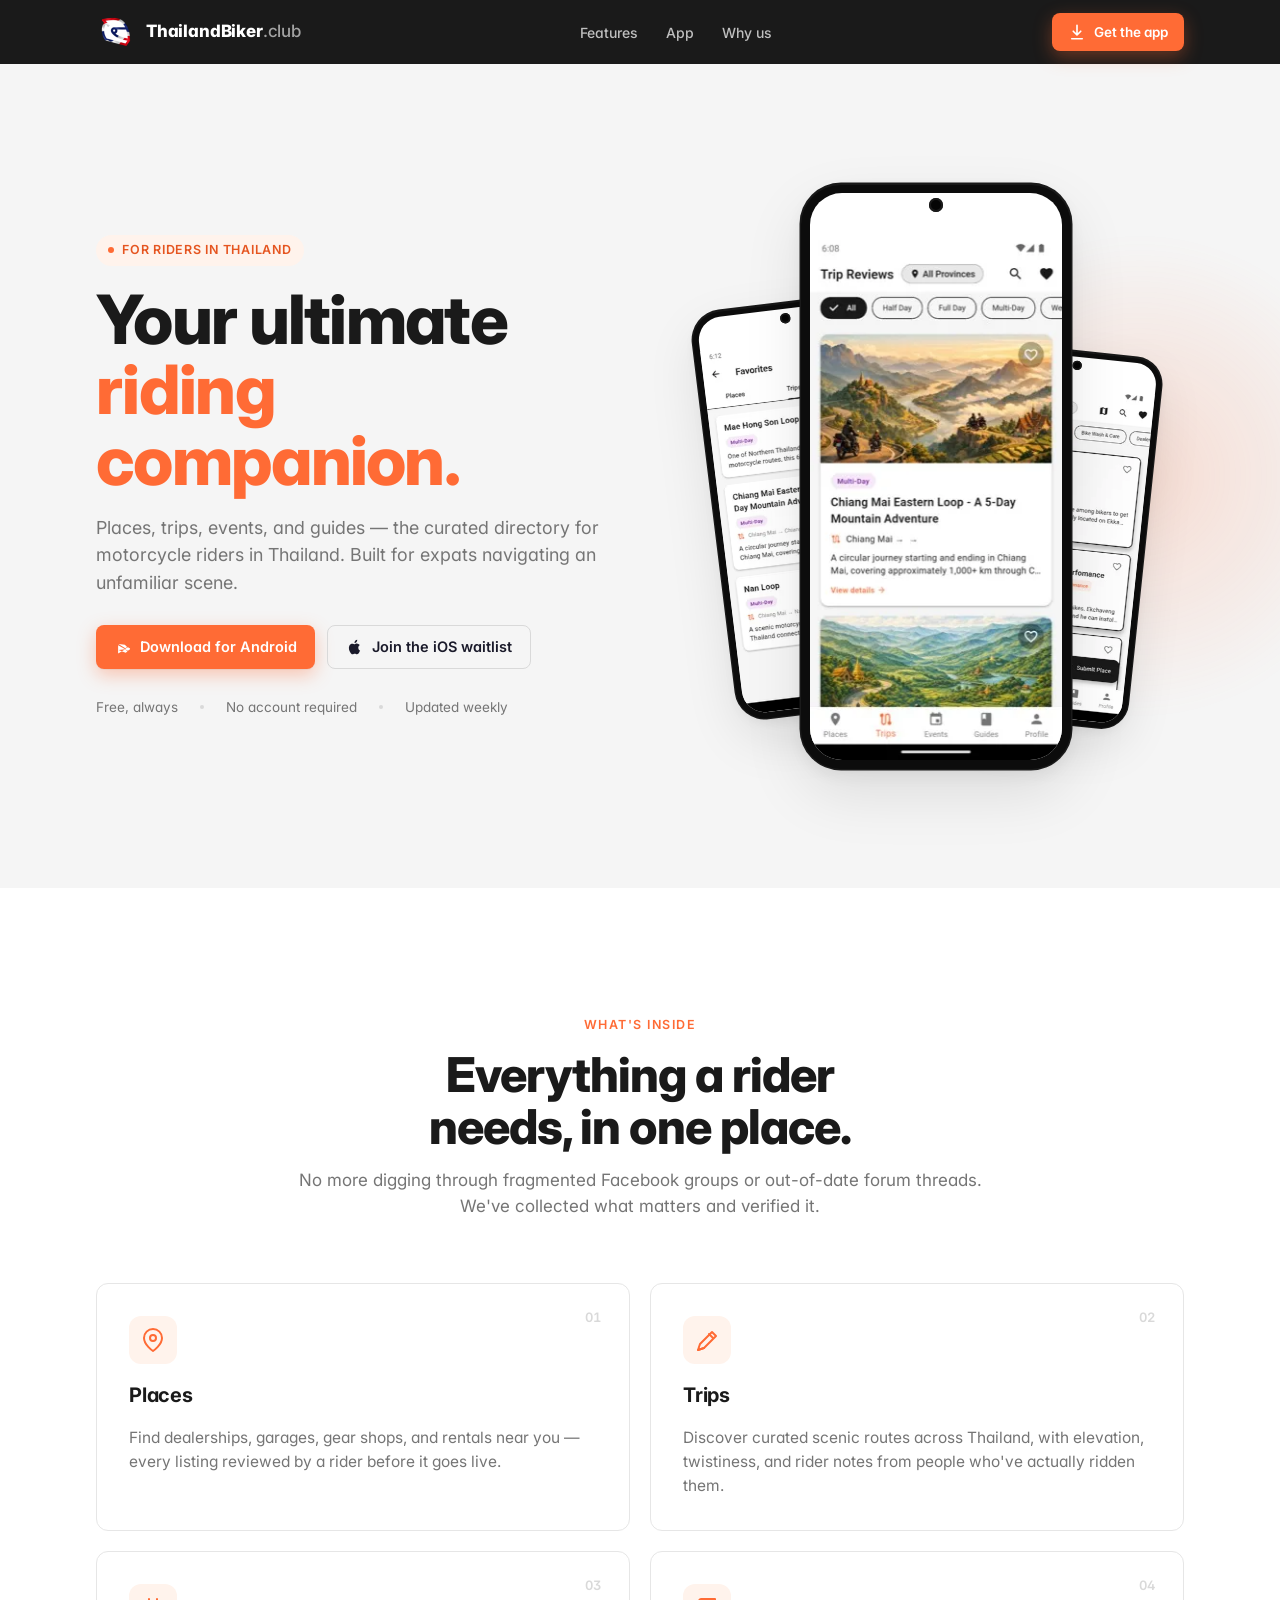
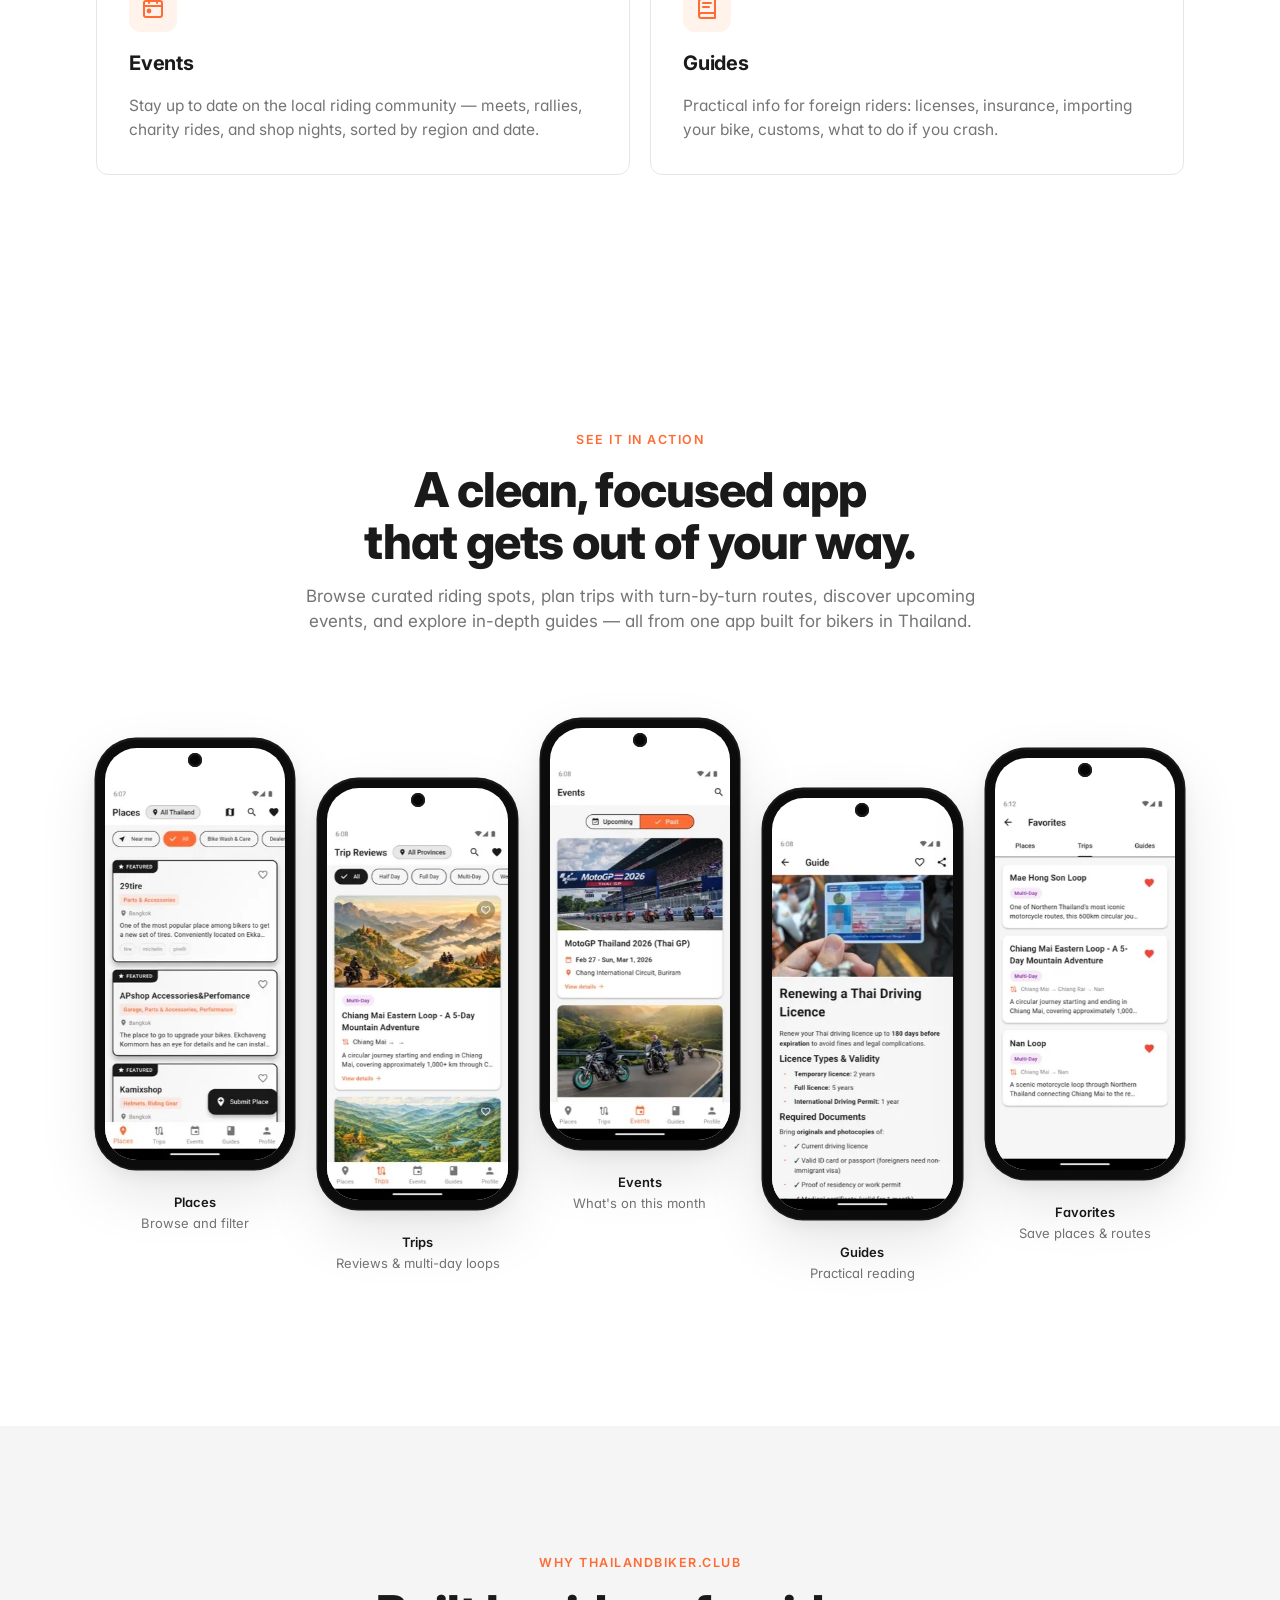
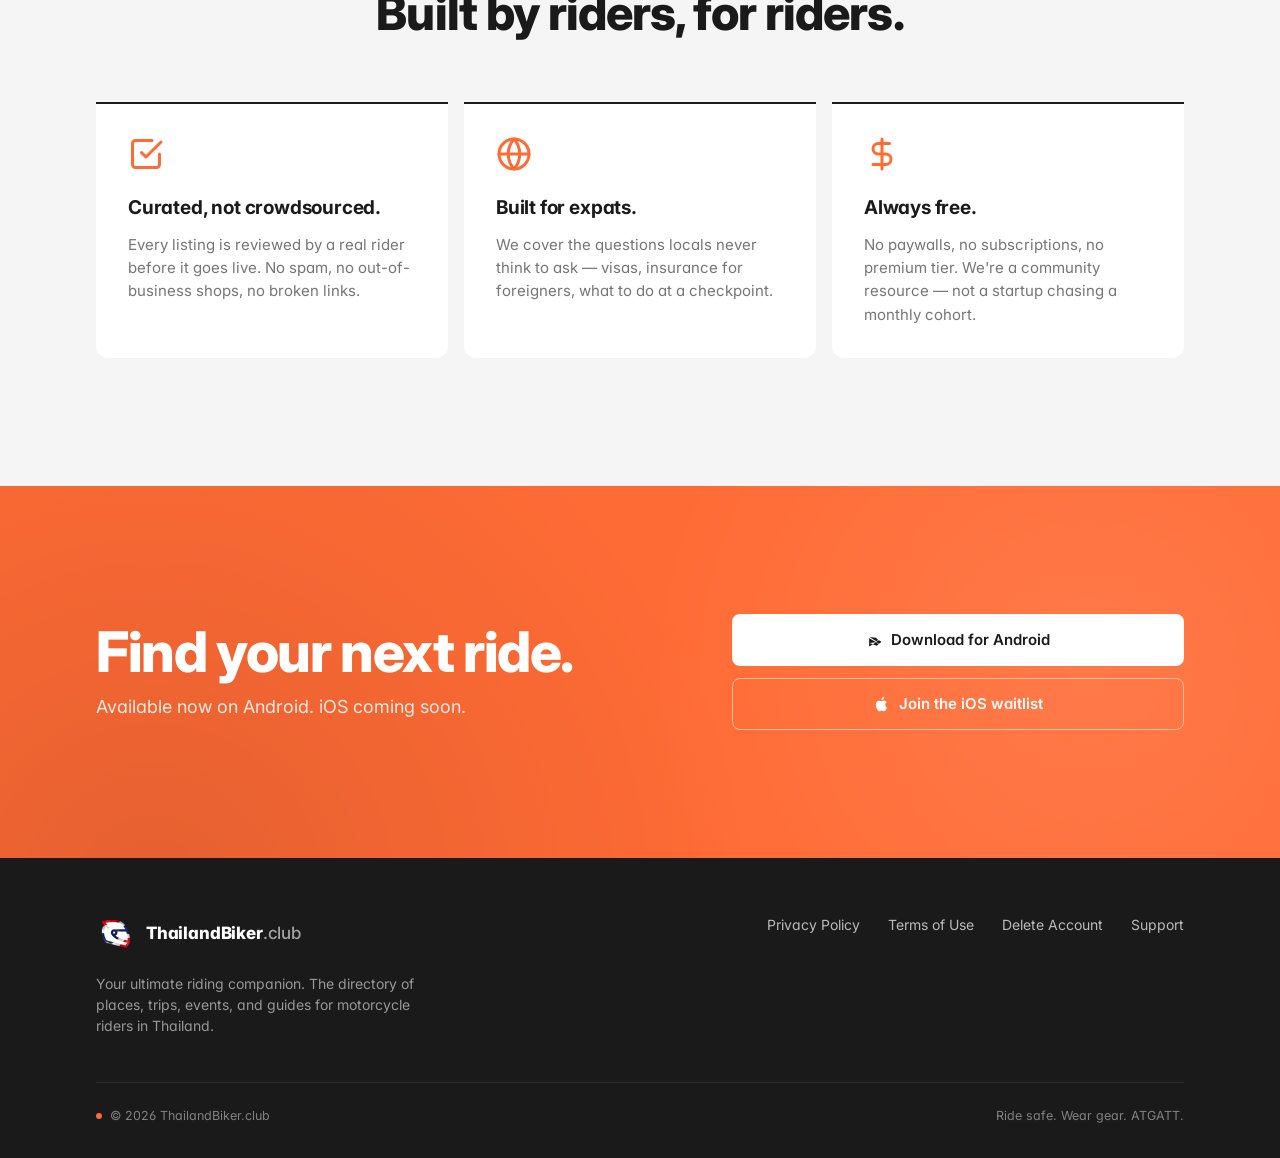
==== commit 6f468ac8: "fix: relabel and demote iOS button in CTA (GH #13 pt.1) "Download for iOS" opened an email waitlist " ====
--- a/index.html
+++ b/index.html
@@ -605,7 +605,6 @@
     font-size: 15px;
   }
   .cta-banner .btn--outline:hover { border-color: #fff; background: rgba(255,255,255,0.08); }
-  .cta-banner__note { font-size: 13px !important; color: rgba(255,255,255,0.55) !important; margin-top: 16px !important; text-align: center; }
 
   /* ======== FOOTER ======== */
   .footer {
@@ -864,7 +863,7 @@
         </a>
         <a href="#download" class="btn btn--ghost" data-waitlist>
           <svg viewBox="0 0 24 24" fill="currentColor"><path d="M16.4 12.7c0-2.3 1.9-3.4 2-3.4-1.1-1.6-2.8-1.8-3.4-1.8-1.4-.1-2.8.9-3.5.9-.7 0-1.9-.8-3.1-.8-1.6 0-3 .9-3.8 2.4-1.6 2.8-.4 7 1.2 9.3.8 1.1 1.7 2.4 2.9 2.4 1.2 0 1.6-.7 3-.7 1.4 0 1.8.7 3 .7 1.2 0 2-1.1 2.8-2.3.9-1.3 1.2-2.6 1.3-2.6-.1 0-2.4-1-2.4-3.6zM14 5.4c.6-.8 1.1-1.9 1-3-.9 0-2 .6-2.7 1.4-.6.7-1.1 1.8-1 2.9 1 .1 2.1-.5 2.7-1.3z"/></svg>
-          Download for iOS
+          Join the iOS waitlist
         </a>
       </div>
       <div class="hero__meta fade-up" data-delay="4">
@@ -1112,12 +1111,11 @@
         <svg viewBox="0 0 24 24" fill="currentColor"><path d="M5.5 20.5l9.5-5.5-9.5-5.5v11zm.5-12.5l9 5.5 2.5-1.5-3-3-8.5-1zm9.5 6l3-1.7L21 13.7c.6.4.6 1.3 0 1.7l-2.5 1.5-3-1.7zM6 16l9-1 3 3-2.5 1.5L6 16z"/></svg>
         Download for Android
       </a>
-      <a href="#download" class="btn btn--white" data-waitlist>
+      <a href="#download" class="btn btn--outline" data-waitlist>
         <svg viewBox="0 0 24 24" fill="currentColor"><path d="M16.4 12.7c0-2.3 1.9-3.4 2-3.4-1.1-1.6-2.8-1.8-3.4-1.8-1.4-.1-2.8.9-3.5.9-.7 0-1.9-.8-3.1-.8-1.6 0-3 .9-3.8 2.4-1.6 2.8-.4 7 1.2 9.3.8 1.1 1.7 2.4 2.9 2.4 1.2 0 1.6-.7 3-.7 1.4 0 1.8.7 3 .7 1.2 0 2-1.1 2.8-2.3.9-1.3 1.2-2.6 1.3-2.6-.1 0-2.4-1-2.4-3.6zM14 5.4c.6-.8 1.1-1.9 1-3-.9 0-2 .6-2.7 1.4-.6.7-1.1 1.8-1 2.9 1 .1 2.1-.5 2.7-1.3z"/></svg>
-        Download for iOS
+        Join the iOS waitlist
       </a>
     </div>
-    <p class="cta-banner__note fade-up" data-delay="2">iOS version is on the way — tap “Download for iOS” to join the waitlist.</p>
   </div>
 </section>
 
@@ -1268,5 +1266,9 @@
   });
 })();
 </script>
+
+<!-- Cloudflare Web Analytics -->
+<script type="module" src="https://static.cloudflareinsights.com/beacon.min.js" data-cf-beacon='{"token": "57241e47487c4518b58ab0d5c2f9e51f"}'></script>
+<!-- End Cloudflare Web Analytics -->
 </body>
 </html>
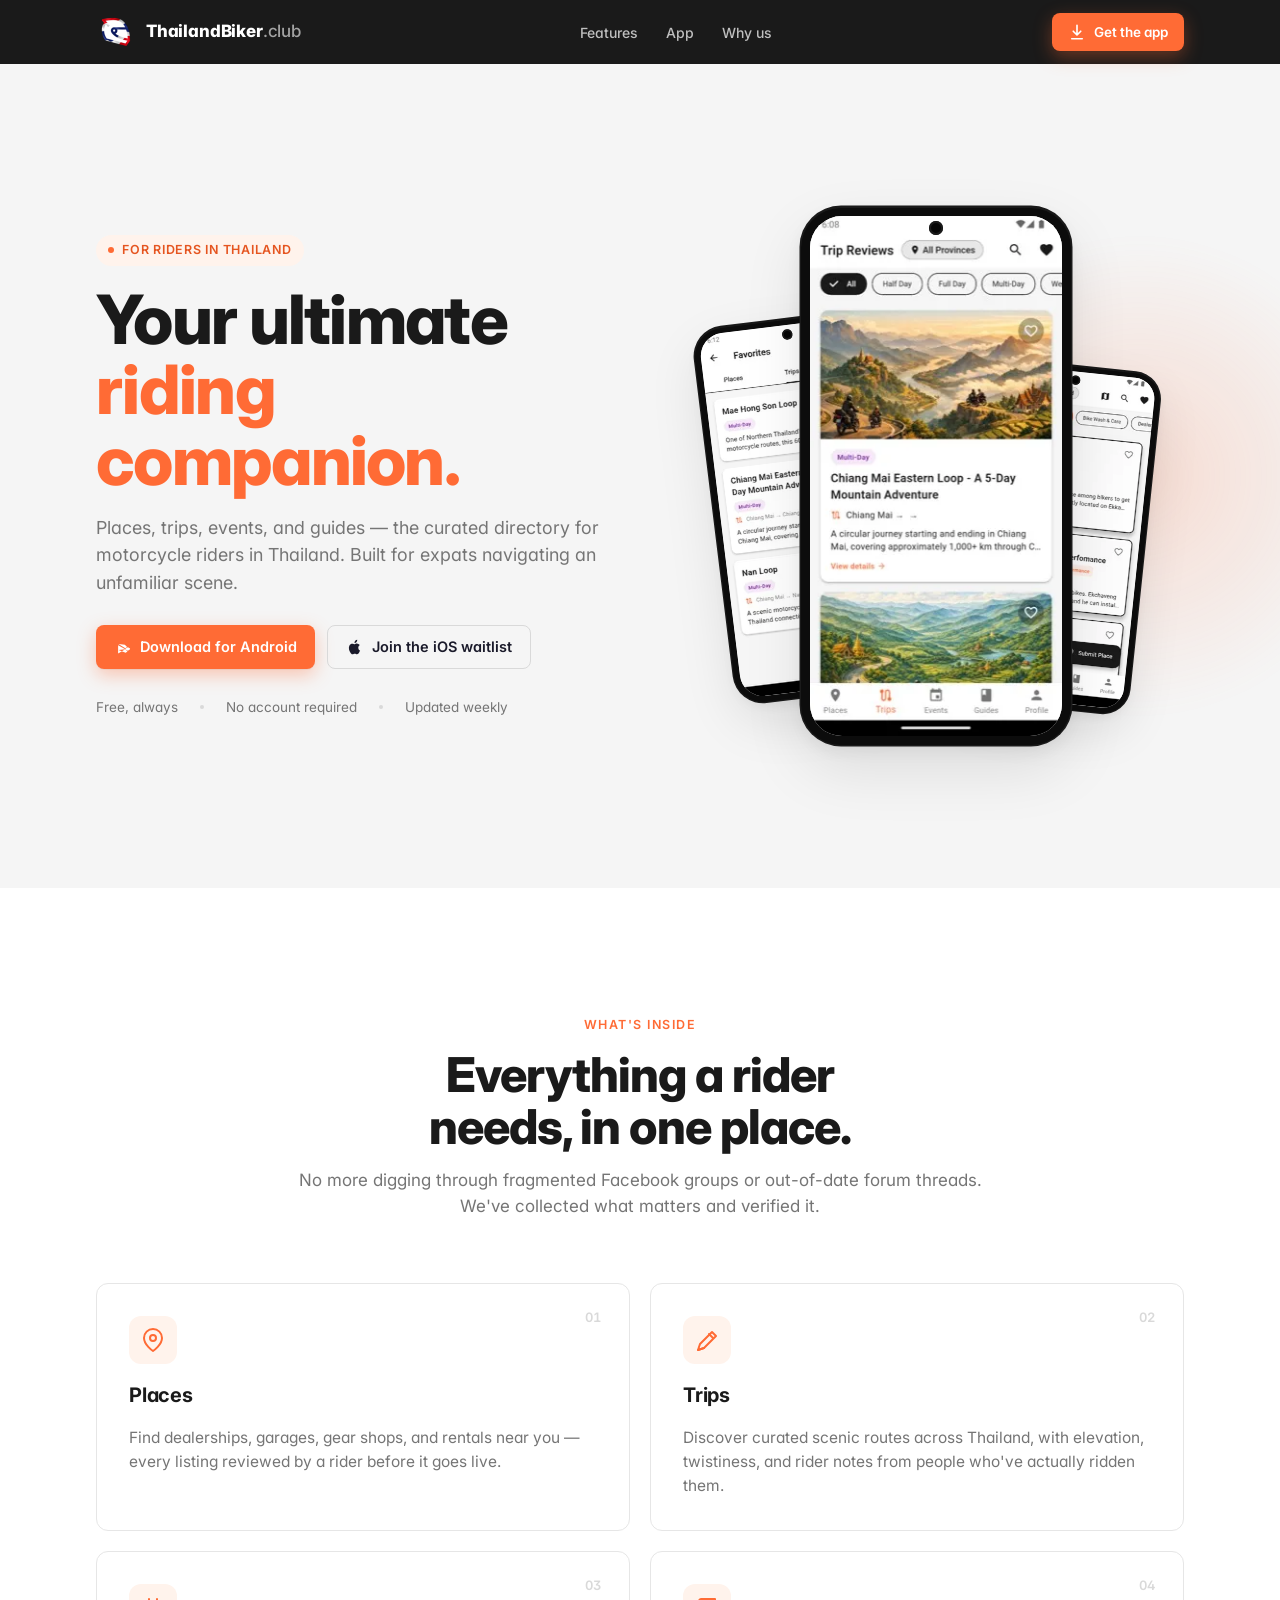
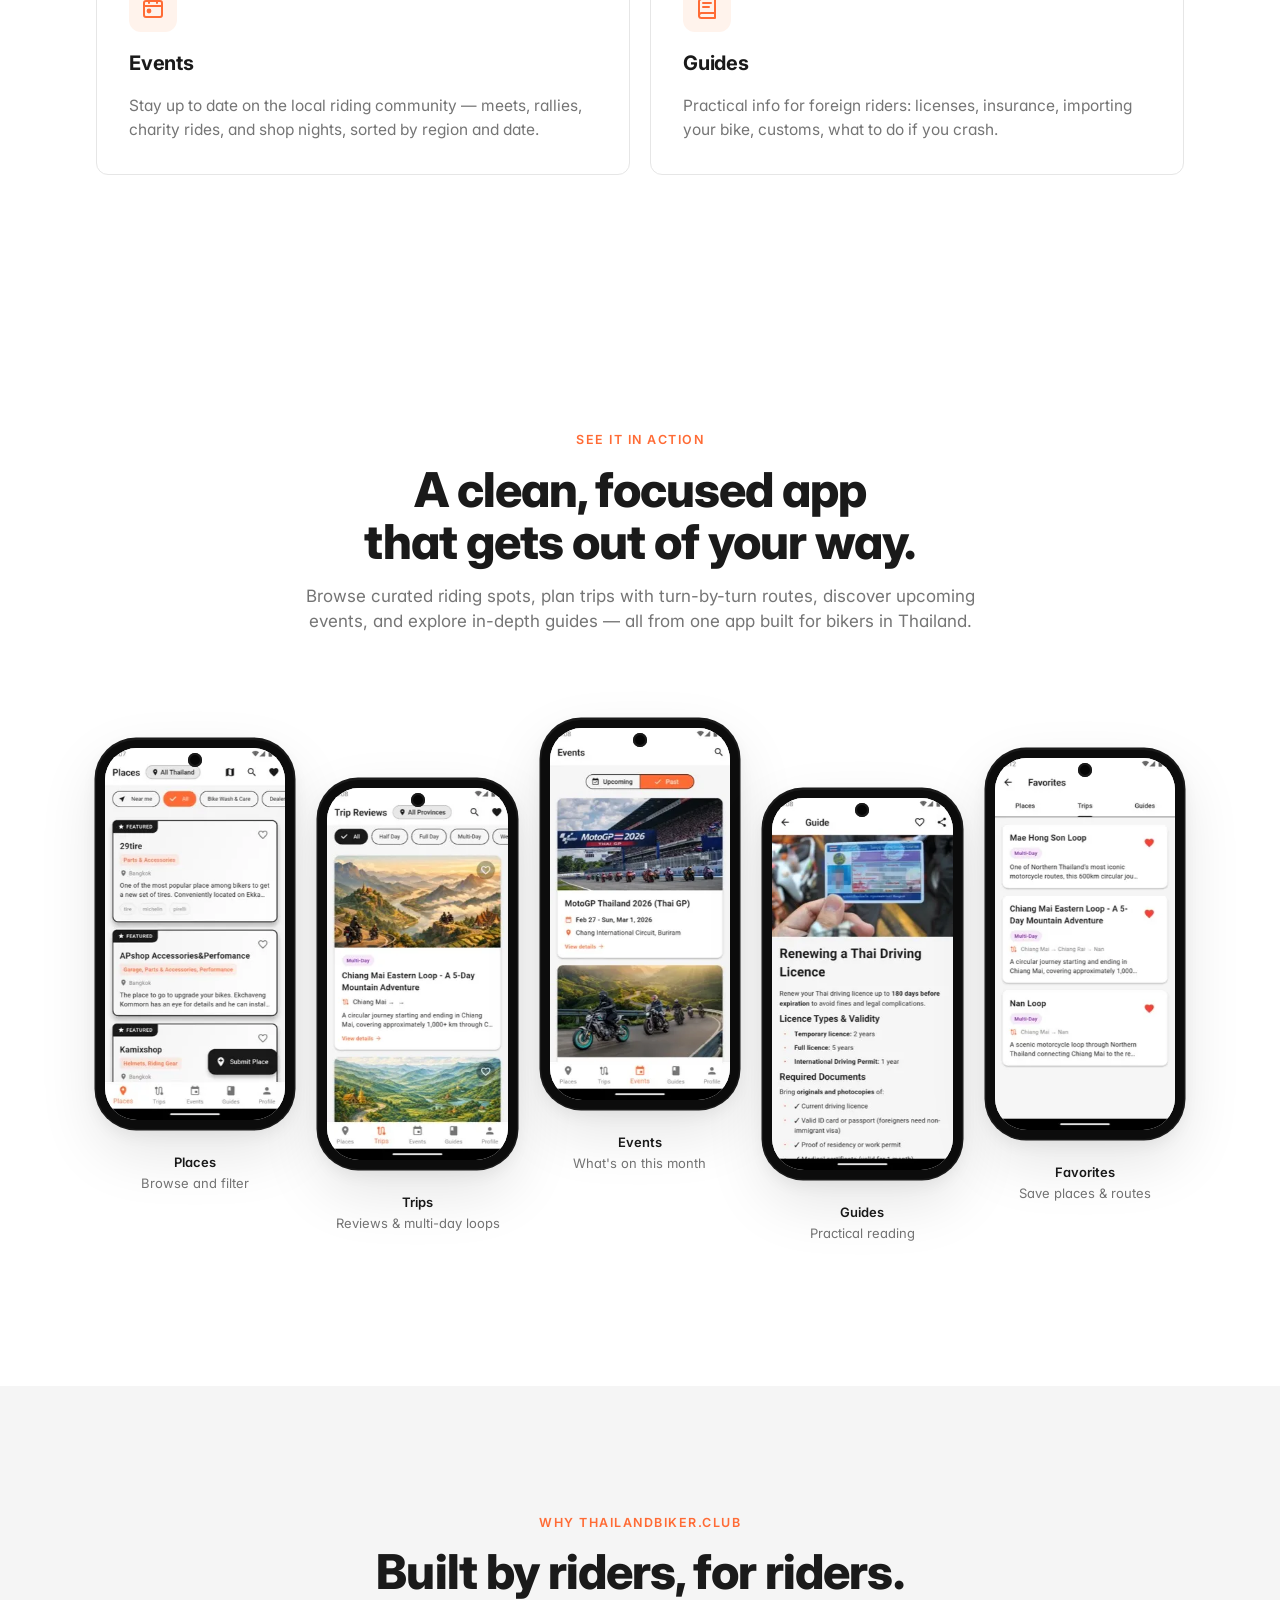
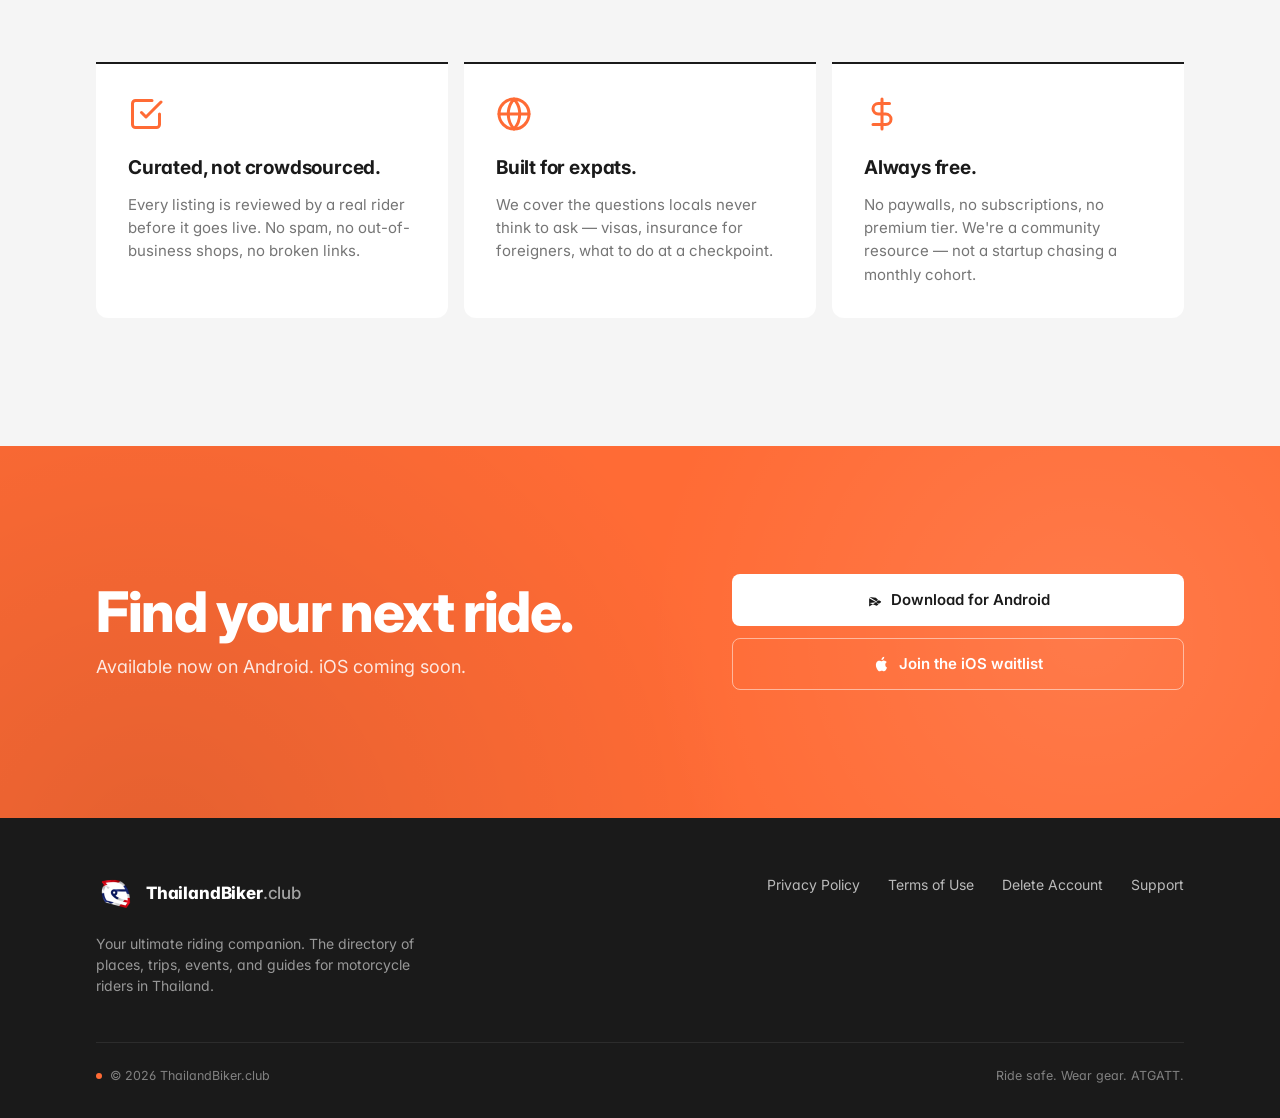
==== commit 2dc8e7f3: "fix: match phone-frame aspect ratio to screenshots so they aren't stretched The `.phone` mock frame " ====
--- a/index.html
+++ b/index.html
@@ -316,7 +316,6 @@
   .phone {
     position: relative;
     width: 270px;
-    aspect-ratio: 9 / 19.5;
     background: #0c0c0c;
     border-radius: 40px;
     padding: 9px;
@@ -337,11 +336,19 @@
   }
   .phone__screen {
     width: 100%;
-    height: 100%;
+    /* Match the real screenshot aspect ratio (262x540) so images are
+       never letterboxed or vertically stretched inside the frame. */
+    aspect-ratio: 262 / 540;
     border-radius: 32px;
     overflow: hidden;
     background: #fff;
     position: relative;
+  }
+  .phone__screen img {
+    width: 100%;
+    height: 100%;
+    object-fit: cover;
+    object-position: center bottom;
   }
   .phone--sm { width: 220px; border-radius: 34px; padding: 7px; }
   .phone--sm .phone__screen { border-radius: 27px; }
@@ -881,7 +888,7 @@
         <div class="phone__screen">
           <picture>
             <source srcset="images/screen-favorites.webp" type="image/webp">
-            <img src="images/screen-favorites.jpg" alt="Favorites screen" width="262" height="540" loading="lazy" style="width:100%;height:100%;object-fit:contain;object-position:center bottom;">
+            <img src="images/screen-favorites.jpg" alt="Favorites screen" width="262" height="540" loading="lazy">
           </picture>
         </div>
       </div>
@@ -890,7 +897,7 @@
         <div class="phone__screen">
           <picture>
             <source srcset="images/screen-trips.webp" type="image/webp">
-            <img src="images/screen-trips.jpg" alt="ThailandBiker app trips screen" width="262" height="540" fetchpriority="high" style="width:100%;height:100%;object-fit:contain;object-position:center bottom;">
+            <img src="images/screen-trips.jpg" alt="ThailandBiker app trips screen" width="262" height="540" fetchpriority="high">
           </picture>
         </div>
       </div>
@@ -899,7 +906,7 @@
         <div class="phone__screen">
           <picture>
             <source srcset="images/screen-places.webp" type="image/webp">
-            <img src="images/screen-places.jpg" alt="Places screen" width="262" height="540" loading="lazy" style="width:100%;height:100%;object-fit:contain;object-position:center bottom;">
+            <img src="images/screen-places.jpg" alt="Places screen" width="262" height="540" loading="lazy">
           </picture>
         </div>
       </div>
@@ -988,7 +995,7 @@
             <div class="phone__screen">
               <picture>
                 <source srcset="images/screen-places.webp" type="image/webp">
-                <img src="images/screen-places.jpg" alt="Places screen" width="262" height="540" loading="lazy" style="width:100%;height:100%;object-fit:contain;object-position:center bottom;">
+                <img src="images/screen-places.jpg" alt="Places screen" width="262" height="540" loading="lazy">
               </picture>
             </div>
           </div>
@@ -1002,7 +1009,7 @@
             <div class="phone__screen">
               <picture>
                 <source srcset="images/screen-trips.webp" type="image/webp">
-                <img src="images/screen-trips.jpg" alt="Trips screen" width="262" height="540" loading="lazy" style="width:100%;height:100%;object-fit:contain;object-position:center bottom;">
+                <img src="images/screen-trips.jpg" alt="Trips screen" width="262" height="540" loading="lazy">
               </picture>
             </div>
           </div>
@@ -1016,7 +1023,7 @@
             <div class="phone__screen">
               <picture>
                 <source srcset="images/screen-events.webp" type="image/webp">
-                <img src="images/screen-events.jpg" alt="Events screen" width="262" height="540" loading="lazy" style="width:100%;height:100%;object-fit:contain;object-position:center bottom;">
+                <img src="images/screen-events.jpg" alt="Events screen" width="262" height="540" loading="lazy">
               </picture>
             </div>
           </div>
@@ -1030,7 +1037,7 @@
             <div class="phone__screen">
               <picture>
                 <source srcset="images/screen-guides.webp" type="image/webp">
-                <img src="images/screen-guides.jpg" alt="Guides screen" width="262" height="540" loading="lazy" style="width:100%;height:100%;object-fit:contain;object-position:center bottom;">
+                <img src="images/screen-guides.jpg" alt="Guides screen" width="262" height="540" loading="lazy">
               </picture>
             </div>
           </div>
@@ -1044,7 +1051,7 @@
             <div class="phone__screen">
               <picture>
                 <source srcset="images/screen-favorites.webp" type="image/webp">
-                <img src="images/screen-favorites.jpg" alt="Favorites screen" width="262" height="540" loading="lazy" style="width:100%;height:100%;object-fit:contain;object-position:center bottom;">
+                <img src="images/screen-favorites.jpg" alt="Favorites screen" width="262" height="540" loading="lazy">
               </picture>
             </div>
           </div>
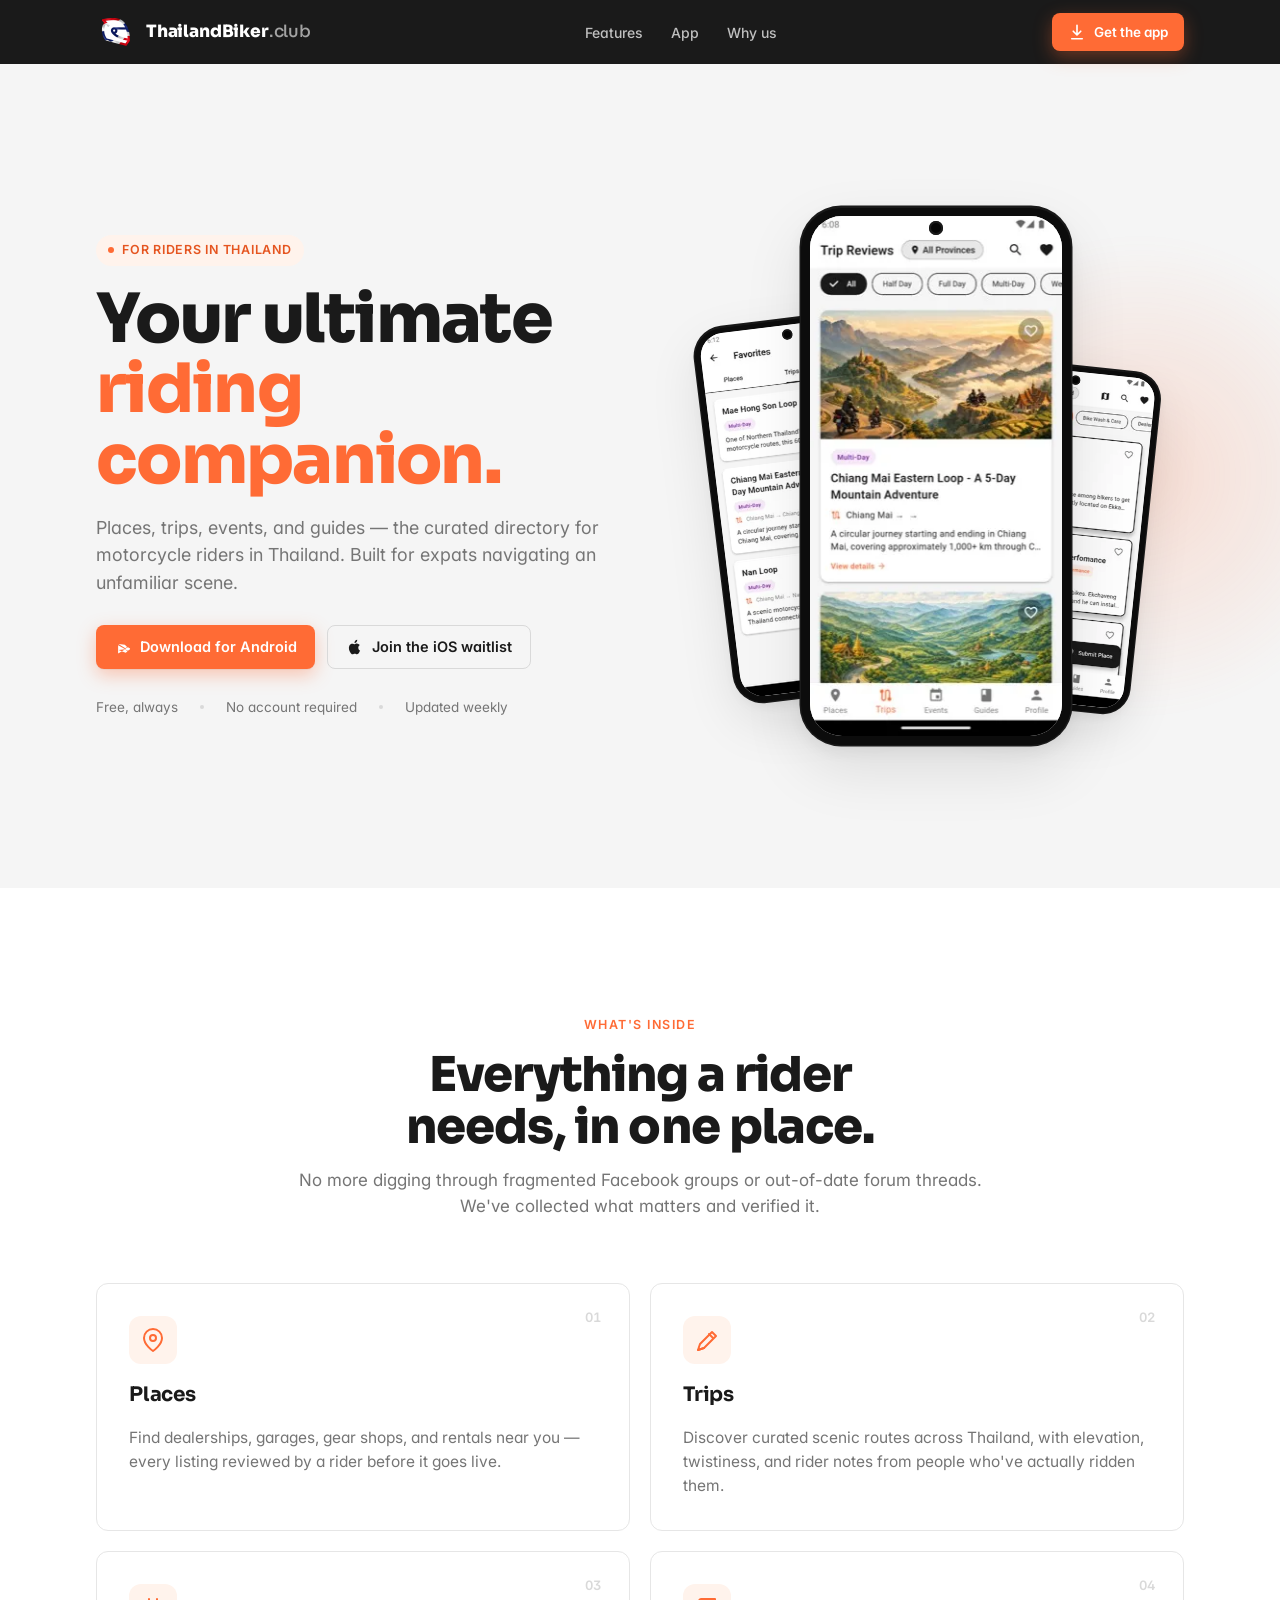
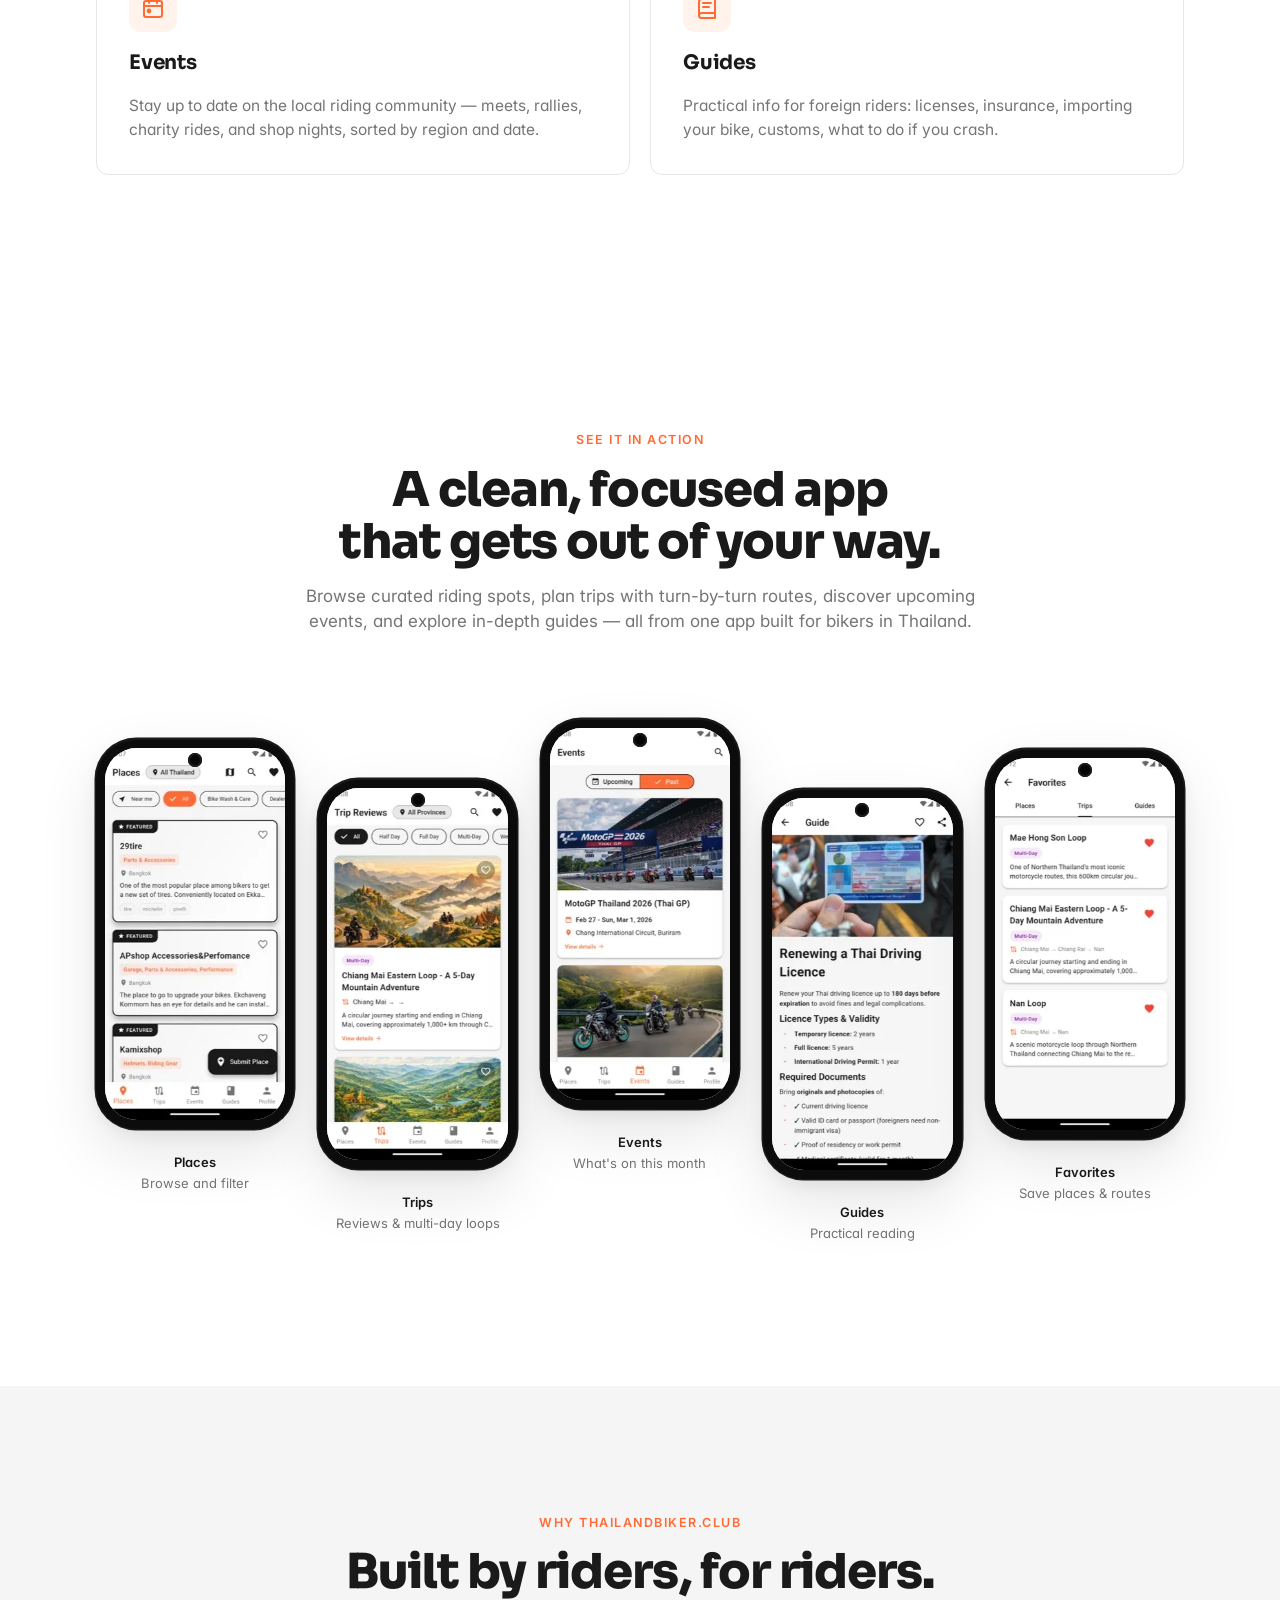
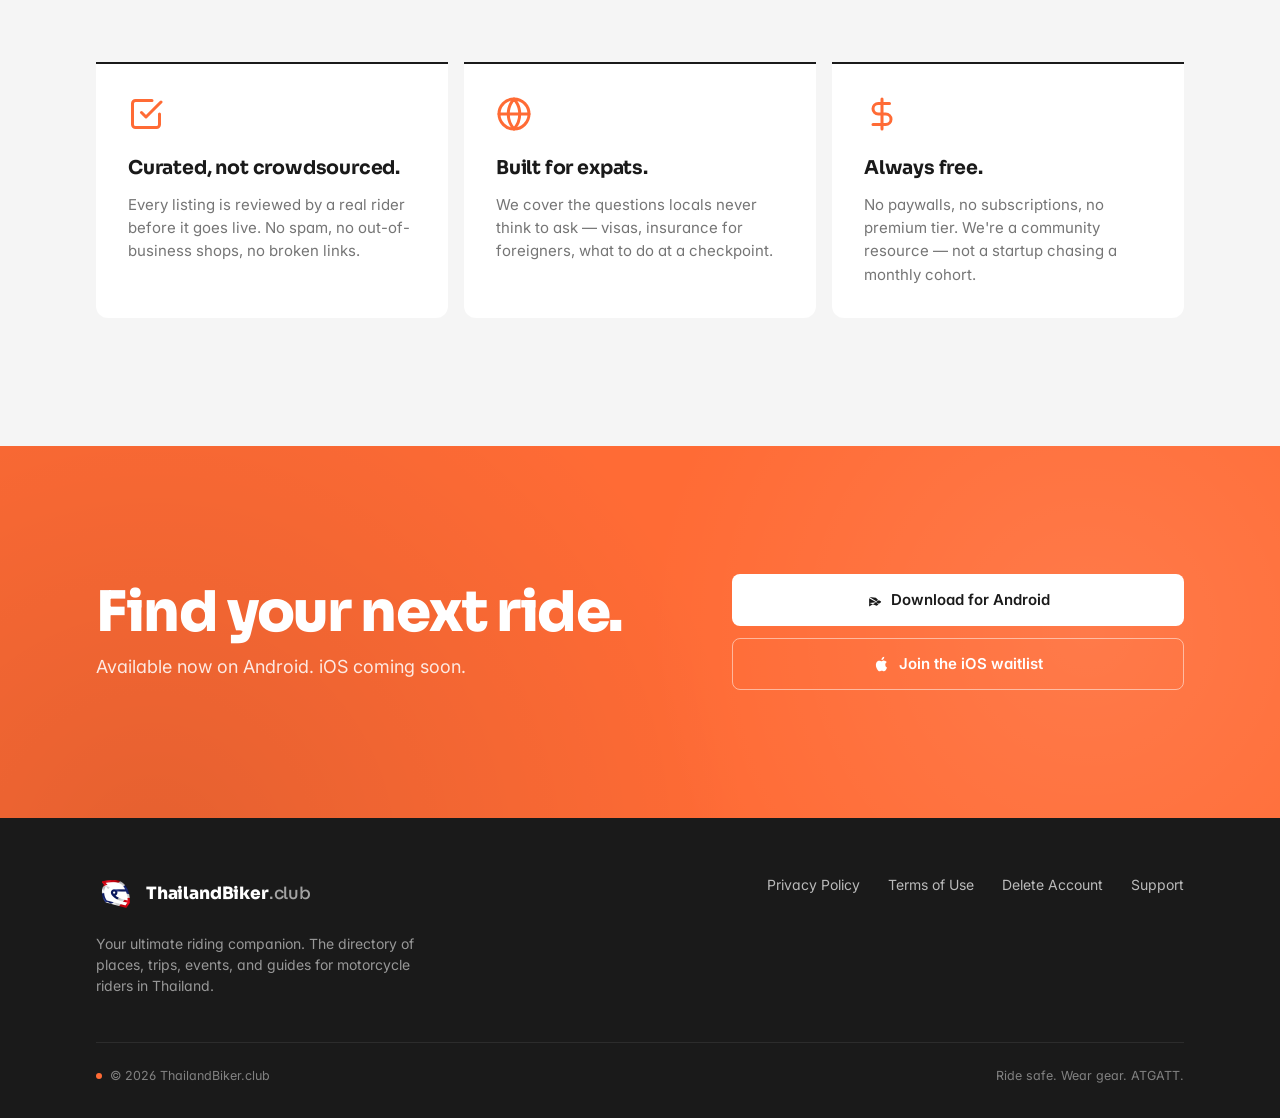
==== commit d86d2074: "feat: align branding with the app Headings and the wordmark now use Sora, the app's heading font, wi" ====
--- a/index.html
+++ b/index.html
@@ -4,11 +4,11 @@
 <meta charset="utf-8" />
 <meta name="viewport" content="width=device-width,initial-scale=1" />
 <script>document.documentElement.classList.add('js');</script>
-<meta name="theme-color" content="#FF6B35">
+<meta name="theme-color" content="#1A1A1A">
 <title>ThailandBiker.club — Your ultimate riding companion</title>
 <link rel="preconnect" href="https://fonts.googleapis.com">
 <link rel="preconnect" href="https://fonts.gstatic.com" crossorigin>
-<link href="https://fonts.googleapis.com/css2?family=Inter:wght@400;500;600;700;800&display=swap" rel="stylesheet">
+<link href="https://fonts.googleapis.com/css2?family=Inter:wght@400;500;600;700;800&family=Sora:wght@500;600;700;800&display=swap" rel="stylesheet">
 
 <meta name="description" content="ThailandBiker.club — the ultimate riding companion for motorcycle enthusiasts in Thailand. Discover curated routes, events, places, and guides built for the expat biker community.">
 <link rel="canonical" href="https://thailandbiker.club/">
@@ -84,10 +84,13 @@
     --accent: #FF6B35;
     --accent-deep: #E55520;
     --accent-soft: #FFF3EC;
-    --text: #1A1A2A;
+    --text: #1A1A1A;
     --text-muted: #757575;
     --hairline: #E6E6E6;
     --hairline-strong: #D9D9D9;
+
+    /* Same pairing as the app: Sora for headings and the wordmark, Inter for body. */
+    --font-heading: 'Sora', 'Inter', system-ui, -apple-system, "Segoe UI", Roboto, sans-serif;
 
     --r-card: 12px;
     --r-button: 8px;
@@ -114,6 +117,7 @@
   img { max-width: 100%; display: block; }
   a { color: inherit; text-decoration: none; }
   button { font-family: inherit; cursor: pointer; }
+  h1, h2, h3, .logo__name { font-family: var(--font-heading); }
 
   .container {
     max-width: var(--maxw);
@@ -799,7 +803,11 @@
   }
   .lightbox__figure img {
     display: block;
+    /* width/height:auto lets the browser keep the intrinsic aspect ratio;
+       without the explicit height:auto the width/height HTML attributes win
+       and the image gets vertically stretched to max-height. */
     width: auto;
+    height: auto;
     max-width: min(340px, 82vw);
     max-height: 82vh;
     border-radius: 28px;
